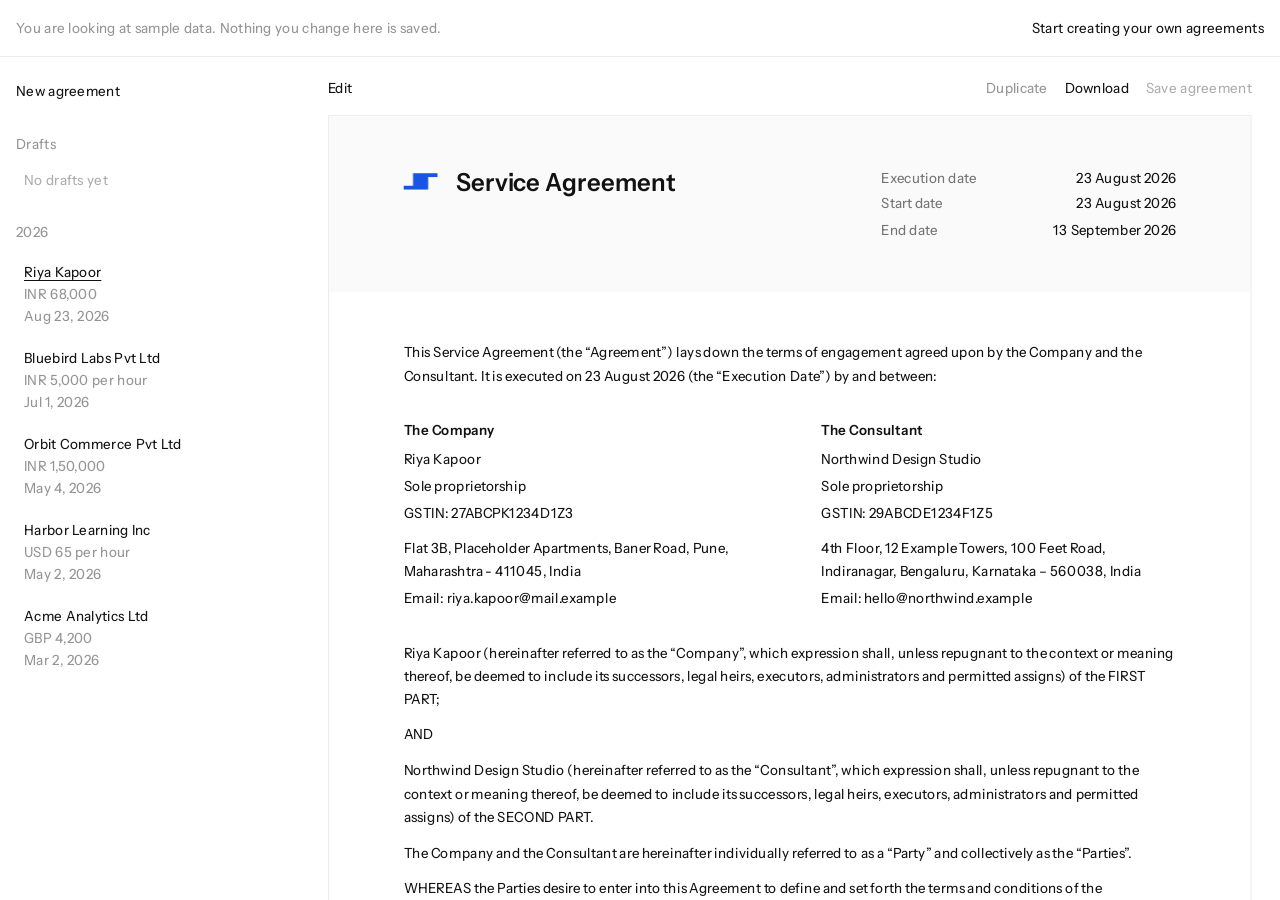
==== agreements.html @ 869b85cf "Call them agreements, and mark the home page contracts.html becomes agreements.html, with its data f" ====
<!doctype html>
<html lang="en">
<head>
<meta charset="utf-8">
<meta name="viewport" content="width=device-width, initial-scale=1">
<title>Agreements</title>
<link rel="icon" href="design/favicon.svg" type="image/svg+xml">
<link rel="stylesheet" href="design/tokens.css">
<link rel="stylesheet" href="design/base.css">
<link rel="stylesheet" href="design/components.css">
<style>
@page { size: A4; margin: 0; }
/* document-only tokens, same values as the invoice page */
:root { --rule: #ebebeb; --tint: #dae4fb; --paper: #fafafa; --ls-body: 0.2pt; --ls-label: 0.3pt; }

/* ---------- app layout: list | document | editor ---------- */
.app { display: grid; grid-template-columns: 300px minmax(0, 1fr); height: 100vh; }
.sidebar { position: relative; min-height: 0; overflow: hidden; background: #fff; }
.clist { height: 100%; overflow: auto; padding: 16px; }
.main { position: relative; overflow: hidden; display: flex; flex-direction: column; min-width: 0; }
.preview { position: relative; flex: 1; overflow: auto; padding: 16px 28px 56px; display: flex; flex-direction: column; align-items: center; gap: 12px; background: #fff; }
.pv-tools { flex: none; display: flex; align-items: center; justify-content: space-between; gap: 8px; }
.row-acts { position: absolute; right: 0; top: 10px; }
.pv-left { flex: 1; min-width: 0; display: flex; align-items: center; gap: var(--gap-actions); }
.print-msg { display: none; }
.scaleBox { position: relative; flex: none; }
.scale { transform-origin: top left; }

/* ---------- editor (replaces the list while editing) ---------- */
.side { position: relative; height: 100%; overflow: auto; padding: 16px 20px 64px; }
.sh { display: flex; align-items: center; gap: 8px; padding: 28px 0 10px; }
.sh:first-child, .sh.first { padding-top: 0; }
.sh .t { color: var(--ink-secondary); }
.ed-name { margin-top: 16px; }
.sel { position: relative; display: block; }
.sel select { appearance: none; -webkit-appearance: none; padding-right: 26px; cursor: pointer; }
.sel svg { position: absolute; right: 6px; top: 50%; transform: translateY(-50%); width: 12px; height: 12px; pointer-events: none; color: var(--ink-secondary); }
.fl + .sel svg { top: calc(50% + 9px); }   /* labelled select: centre the caret on the value line */
button.in.date { text-align: left; cursor: pointer; }
textarea.in.grow { resize: none; overflow: hidden; }
input[type=number]::-webkit-inner-spin-button, input[type=number]::-webkit-outer-spin-button { -webkit-appearance: none; margin: 0; }
input[type=number] { -moz-appearance: textfield; }
.term-foot { display: flex; align-items: center; justify-content: space-between; margin: -2px 0 10px; }
.stage { display: grid; grid-template-columns: 72px minmax(0, 1fr) auto; gap: 8px; align-items: start; margin-bottom: 6px; }
.pct { position: relative; display: block; }
.pct .in { padding-right: 20px; }
.pct span { position: absolute; right: 6px; top: 4px; pointer-events: none; }
.stage .row-tools { height: 30px; align-items: center; }
/* party summary: the whole card opens the dialog */
.card { border: 1px solid var(--line); border-radius: var(--radius); padding: 10px 12px; cursor: pointer; transition: border-color var(--t-hover); }
.card:hover { border-color: var(--line-strong); }
.card .placeholder { color: var(--ink-disabled); }
.card .sub { color: var(--ink-secondary); overflow: hidden; text-overflow: ellipsis; white-space: nowrap; }
.total-line { margin: -4px 0 10px; }
.g-money { display: grid; grid-template-columns: minmax(0, 1fr) 80px; gap: 10px; }
.g-limit { display: grid; grid-template-columns: 112px minmax(0, 1fr); gap: 8px; }
.g-limit.range { grid-template-columns: 112px minmax(0, 1fr) minmax(0, 1fr); }
.g-limit.solo { grid-template-columns: 112px; }

/* ---------- the agreement pages (units in pt, A4) ---------- */
.pages { display: flex; flex-direction: column; gap: 16px; width: 595pt; }
.page {
  position: relative; width: 595pt; height: 842pt; background: #fff; color: var(--ink); border: 1px solid var(--line); overflow: hidden;
  display: flex; flex-direction: column;
  font-family: var(--font); font-variation-settings: 'wdth' var(--wdth); font-size: 9pt; line-height: 15pt; letter-spacing: var(--ls-body); font-weight: 450;
  -webkit-print-color-adjust: exact; print-color-adjust: exact;
}
.page p { margin: 0; }
.pg-header { flex: none; background: var(--paper); padding: 32pt 48pt; display: flex; justify-content: space-between; align-items: flex-start; gap: 24pt; }
.pg-brand { display: flex; gap: 12pt; align-items: flex-start; }
.pg-logo { height: 20pt; display: flex; align-items: center; }
.pg-logo img { width: 21.9pt; height: 10pt; display: block; object-fit: contain; }
.pg-title { font-weight: 600; font-size: 16pt; line-height: 20pt; letter-spacing: 0; }
.pg-meta { width: 190pt; }
.kv { display: flex; flex-direction: column; gap: 2pt; }
.kv-row { display: flex; align-items: flex-start; }
.kv-row .k { color: var(--muted); white-space: nowrap; }
.kv-row .v { flex: 1; min-width: 0; text-align: right; padding-left: 12pt; }
.flow { flex: 1; min-height: 0; overflow: hidden; padding: 32pt 48pt 0; }
.page + .page .flow { padding-top: 48pt; }
.pg-foot { flex: none; height: 44pt; padding: 0 48pt; display: flex; justify-content: space-between; align-items: center; font-size: 8pt; line-height: 13pt; letter-spacing: var(--ls-label); color: var(--muted); }
.block-label { font-weight: 600; }
.block-data { padding-top: 4pt; display: flex; flex-direction: column; gap: 2pt; }
.block-data p { white-space: pre-line; overflow-wrap: anywhere; }
.block-data .gap { margin-top: 6pt; }
.b { padding-top: 8pt; }
.b-h { padding-top: 30pt; padding-bottom: 6pt; }
/* indents: clause text starts under the heading title; numbered paragraphs hang their number there, lettered items go one step further */
.b-h .block-label { display: grid; grid-template-columns: 24pt minmax(0, 1fr); }
.b-i, .b-sub { display: grid; padding: 3pt 0 3pt 24pt; }
.b-i { grid-template-columns: 28pt minmax(0, 1fr); }
.b-i.nn { grid-template-columns: minmax(0, 1fr); }
.b-sub { grid-template-columns: 20pt minmax(0, 1fr); padding-left: 52pt; }
.b-sub.nn { padding-left: 24pt; }
.b-sub.plain { padding-left: 0; }
.b-i .no, .b-sub .lt { color: var(--muted); }
.b-i .ti { font-weight: 600; }
.b-parties { display: flex; gap: 40pt; padding-top: 20pt; padding-bottom: 12pt; }
.b-sign { display: flex; gap: 40pt; padding-top: 30pt; }
.party, .sg { flex: 1; min-width: 0; }
/* a 150pt tall space above a signature line that runs the full column; the stamp is centred vertically, left aligned */
.sig-box { height: 150pt; border-bottom: 0.5pt solid var(--rule); display: flex; align-items: center; justify-content: flex-start; }
.sig-box img { width: 150pt; max-width: 100%; height: auto; display: block; }
.sig-cap { color: var(--muted); }
.sg .kv-row .k { width: 58pt; }
.sg .kv-row .v { text-align: left; padding-left: 0; }
.flow > .b:first-child { padding-top: 0; }
.ph { color: var(--accent); }

@media print {
  html, body { background: #fff; height: auto; overflow: visible; }
  .sidebar, .pv-tools, .pop, .toast, .banner, dialog { display: none !important; }
  /* Cmd+P with blanks left prints a note instead of the agreement */
  body.print-blocked .scaleBox { display: none !important; }
  body.print-blocked .print-msg { display: block; padding: 48pt; }
  .app { display: block; height: auto; }
  .main { display: block; overflow: visible; height: auto; }
  .preview { display: block !important; padding: 0; overflow: visible; }
  .scaleBox { width: auto !important; height: auto !important; }
  .scale { transform: none !important; }
  .pages { gap: 0; }
  .page { border: 0; height: 841pt; break-after: page; }
  .page:last-child { break-after: auto; }
}
</style>
</head>
<body>
<div class="app" id="app">
  <aside class="sidebar">
    <div class="clist" id="clist"></div>
    <div class="side" id="side" hidden></div>
  </aside>

  <main class="main">
    <div class="preview" id="preview">
      <div class="pv-tools" id="pvTools">
        <span class="pv-left"><button class="btn" id="btnEdit">Edit</button></span>
        <span class="actions">
          <button class="btn" id="btnDel">Discard changes</button>
          <button class="btn secondary" id="btnDup">Duplicate</button>
          <span class="tip" id="pdfTip"><button class="btn secondary" id="btnPdf">Download</button></span>
          <button class="btn" id="btnSave">Save agreement</button>
        </span>
      </div>
      <p class="print-msg">Fill in the missing values before downloading this agreement.</p>
      <div class="scaleBox" id="scaleBox"><div class="scale" id="scale"></div></div>
    </div>
  </main>

</div>

<script src="design/ui.js"></script>
<script src="shared/dataset.js"></script>
<script src="design/store.js"></script>
<script>dataset.loadFiles('agreements', 'parties');</script>
<script src="shared/parties.js"></script>
<script>
/* ======================= basics ======================= */
const LS_KEY = dataset.key('scs-agreements-own');   // only the user's own data is saved; the sample set lives in the seeds (shared/dataset.js)
let disk = null; // folder store, attached after first render
const DOC_TITLE = 'Service Agreement';
const { esc, field, today, addDays, fmtDate } = ui;
const $ = id => document.getElementById(id);
const uid = () => Date.now().toString(36) + Math.random().toString(36).slice(2, 7);
const clone = o => JSON.parse(JSON.stringify(o));
const norm = s => String(s || '').trim().toLowerCase();
const num = v => { const n = parseFloat(v); return isFinite(n) ? n : 0; };

function fmtNum(n, grouping = 'indian') {
  const neg = n < 0; n = Math.abs(n);
  let [int, dec] = n.toFixed(2).split('.');
  if (grouping === 'indian') { const last3 = int.slice(-3), rest = int.slice(0, -3); int = rest ? rest.replace(/\B(?=(\d{2})+(?!\d))/g, ',') + ',' + last3 : last3; }
  else int = int.replace(/\B(?=(\d{3})+(?!\d))/g, ',');
  return (neg ? '-' : '') + int + (dec !== '00' ? '.' + dec : '');
}
const money = (n, code) => { code = String(code || 'INR').toUpperCase(); return `${code} ${fmtNum(n, code === 'INR' ? 'indian' : 'western')}`; };
// Documents print dates as "23 August 2026".
const longDate = iso => iso ? new Date(iso + 'T00:00:00').toLocaleDateString('en-GB', { day: 'numeric', month: 'long', year: 'numeric' }) : '';
const oneLine = s => String(s || '').split('\n').map(l => l.trim().replace(/,$/, '')).filter(Boolean).join(', ');
const letter = j => String.fromCharCode(97 + (j % 26)).repeat(Math.floor(j / 26) + 1);
const plural = (n, unit) => `${n} ${n === 1 ? unit : unit + 's'}`;
// Straight quotes in the wording become typographic ones on the page.
const smart = s => String(s).replace(/(^|[\s(\[])"/g, '$1“').replace(/"/g, '”').replace(/(^|[\s(\[])'/g, '$1‘').replace(/'/g, '’');

/* ======================= parties ======================= */
const ENTITIES = {
  individual:  { label: 'Individual' },
  proprietor:  { label: 'Sole proprietorship' },
  partnership: { label: 'Partnership firm' },
  llp:         { label: 'Limited liability partnership' },
  company:     { label: 'Company registered in India' },
  foreign:     { label: 'Company outside India' },
};
const entityLine = p => p.entity === 'foreign' ? `Company incorporated in ${p.country || 'another country'}` : (ENTITIES[p.entity] || ENTITIES.individual).label;
// The 6th character of a GSTIN is the PAN's holder type: P person, C company, F firm or LLP.
function guessEntity(p, name) {
  if (p.country && norm(p.country) !== 'india') return 'foreign';
  const t = String(p.gstin || '').trim().toUpperCase()[5];
  if (t === 'P') return 'proprietor';
  if (t === 'C') return 'company';
  if (t === 'F') return /\bllp\b/i.test(name) ? 'llp' : 'partnership';
  if (/\bllp\b/i.test(name)) return 'llp';
  if (/\b(pvt|private|limited|ltd)\b/i.test(name)) return 'company';
  return 'individual';
}
// Saved parties are shared with the invoice tool (shared/parties.js): companies are its clients, consultant profiles its
// issuers. Issuers keep their name in `company`, clients in `name`. Agreements keep their own copy (a snapshot), so editing
// a saved party later leaves old agreements alone.
const DEFAULT_SEAL = 'assets/stamp.svg';   // used until a consultant profile uploads its own
const pname = p => p.name ?? p.company ?? '';
const nameKey = role => role === 'consultant' ? 'company' : 'name';
const blankProfile = role => role === 'consultant'
  ? { id: uid(), label: '', company: '', entity: 'proprietor', gstin: '', address: '', country: 'India', state: '', email: '', signatory: '', designation: 'Proprietor' }
  : { id: uid(), name: '', entity: 'individual', gstin: '', address: '', country: 'India', state: '', email: '', signatory: '', designation: '', currency: 'INR' };
const snapshot = p => {
  const name = pname(p), entity = p.entity || guessEntity(p, name);
  const out = { profileId: p.id, name, entity, gstin: p.gstin || '', address: oneLine(p.address), country: p.country || 'India', email: p.email || '',
    signatory: p.signatory || ((entity === 'individual' || entity === 'proprietor') && !p.company ? name : ''),
    designation: p.designation || (entity === 'proprietor' ? 'Proprietor' : '') };
  if (p.seal !== undefined) out.seal = p.seal;   // the consultant's signature and seal travels with the agreement
  return out;
};
const emptyParty = () => ({ profileId: null, name: '', entity: 'individual', gstin: '', address: '', country: 'India', email: '', signatory: '', designation: '', signDate: '' });

// Old saves kept their own parties ({ company, consultant }); fold them into the shared lists once.
function mergeOldParties(old) {
  if (!old) return;
  parties.merge('clients', (old.company || []).map(({ label, ...p }) => p));
  parties.merge('issuers', (old.consultant || []).map(({ name, ...p }) => ({ ...p, company: name })));
}
// state.parties.company / .consultant read and write the shared lists; they are not saved with the agreements.
function sharedParties(s) {
  const d = Object.getOwnPropertyDescriptor(s, 'parties');
  if (d && d.enumerable) { mergeOldParties(s.parties); delete s.parties; }
  const view = { get company() { return parties.data.clients; }, set company(v) { parties.data.clients = v; }, get consultant() { return parties.data.issuers; }, set consultant(v) { parties.data.issuers = v; } };
  Object.defineProperty(s, 'parties', { get: () => view, enumerable: false, configurable: true });
}

/* ======================= fees ======================= */
const MODELS = { fixed: 'Fixed', hourly: 'Hourly', weekly: 'Weekly' };
const GST = { inclusive: ['Included', '(inclusive of GST)'], plus: ['Plus GST', 'plus applicable GST'], none: ['None', ''] };
const LIMITS = { fixed: 'Exactly', max: 'Up to', min: 'At least', range: 'Between', ongoing: 'Ongoing' };
const WEEK_LIMITS = { fixed: 'Exactly', ongoing: 'Ongoing' };
const CYCLES = { weekly: ['Weekly', 'at the end of each week'], biweekly: ['Every 2 weeks', 'at the end of every two weeks'], monthly: ['Monthly', 'at the end of each calendar month'] };
const blankFee = () => ({ model: 'fixed', currency: 'INR', gst: 'inclusive', amount: '', hours: '', rate: '', hoursLimit: 'fixed', hoursMax: '', weeks: '', weeksLimit: 'fixed', cycle: 'monthly' });
const gstNote = c => GST[c.fee.gst]?.[1] || '';
const stageSum = c => Math.round((c.stages || []).reduce((s, x) => s + num(x.pct), 0) * 100) / 100;
function stageTexts(c) {
  const amt = num(c.fee.amount);
  return (c.stages || []).map(s => {
    const p = num(s.pct), when = String(s.when || '').trim().replace(/[.;]$/, '');
    return `${p}% of the Fees${amt ? ` (${money(Math.round(amt * p) / 100, c.fee.currency)})` : ''}${when ? ' ' + when : ''}.`;
  });
}
function endDate(c) {
  const n = Math.round(num(c.tenure?.n)); if (!c.startDate || !n) return '';
  if (c.tenure.unit === 'months') { const d = new Date(c.startDate + 'T00:00:00'); d.setMonth(d.getMonth() + n); return ui.isoLocal(d); }
  return addDays(c.startDate, c.tenure.unit === 'days' ? n : n * 7);
}
// Weekly fees run for the typed number of weeks, or for the tenure when that is given in weeks.
function tenureWeeks(c) { const n = num(c.tenure?.n); if (!n) return 0; if (c.tenure.unit === 'weeks') return n; if (c.tenure.unit === 'days' && n % 7 === 0) return n / 7; return 0; }
const weeksOf = c => num(c.fee.weeks) || tenureWeeks(c);
function totals(c) {
  const f = c.fee;
  if (f.model === 'fixed') return { total: num(f.amount), totalMax: 0 };
  if (f.model === 'weekly') return { total: f.weeksLimit === 'ongoing' ? 0 : num(f.rate) * weeksOf(c), totalMax: 0 };
  if (f.hoursLimit === 'ongoing') return { total: 0, totalMax: 0 };
  return { total: num(f.rate) * num(f.hours), totalMax: f.hoursLimit === 'range' ? num(f.rate) * num(f.hoursMax) : 0 };
}

/* ======================= values the wording uses ======================= */
// {key} in the wording prints the value; a blank value prints as [Label] in the accent colour.
// derived values are left out of the "still blank" list because their inputs are already in it.
const TOKENS = {
  company: ['Company name', c => c.company.name],
  consultant: ['Consultant name', c => c.consultant.name],
  companyAddress: ['Company address', c => oneLine(c.company.address)],
  companyEmail: ['Company email', c => c.company.email],
  consultantAddress: ['Consultant address', c => oneLine(c.consultant.address)],
  consultantEmail: ['Consultant email', c => c.consultant.email],
  executionDate: ['Execution date', c => longDate(c.executionDate)],
  startDate: ['Start date', c => longDate(c.startDate)],
  endDate: ['End date', c => longDate(endDate(c)), true],
  tenure: ['Tenure', c => num(c.tenure?.n) ? plural(num(c.tenure.n), String(c.tenure.unit || 'weeks').replace(/s$/, '')) : ''],
  scope: ['Scope', c => c.scope],
  fee: ['Fee', c => num(c.fee.amount) ? [money(num(c.fee.amount), c.fee.currency), gstNote(c)].filter(Boolean).join(' ') : ''],
  hours: ['Hours', c => num(c.fee.hours) ? plural(num(c.fee.hours), 'hour') : ''],
  hoursMax: ['Maximum hours', c => num(c.fee.hoursMax) ? plural(num(c.fee.hoursMax), 'hour') : ''],
  rate: ['Rate', c => num(c.fee.rate) ? money(num(c.fee.rate), c.fee.currency) : ''],
  weeks: ['Weeks', c => weeksOf(c) ? plural(weeksOf(c), 'week') : ''],
  total: ['Total', c => totals(c).total ? money(totals(c).total, c.fee.currency) : '', true],
  totalMax: ['Maximum total', c => totals(c).totalMax ? money(totals(c).totalMax, c.fee.currency) : '', true],
  cycle: ['Invoicing cycle', c => CYCLES[c.fee.cycle]?.[1] || ''],
  stages: ['Payment stages', c => stageTexts(c).join(' ')],
};

/* ======================= the template ======================= */
// Wording markup: a blank line starts a new paragraph (numbered when a clause has more than one),
// "- " starts a lettered sub-item, "# " gives a paragraph a heading. {parties} and {signatures} on their own are blocks.
// {clause:id} prints "Clause n". A clause's text can be a function of the agreement.
const TAX = `Tax will be deducted as per the applicable laws.

The Company shall reimburse the Consultant for all out-of-pocket expenses incurred by the Consultant in connection with the Services, provided the Consultant issues proper receipts for such expenditure.`;
const INTEREST = `Any undisputed amount not paid by the due date shall accrue interest at the rate of 1.5% per month, from the due date until the date of payment.`;
function feesText(c) {
  const f = c.fee;
  if (f.model !== 'hourly' && f.model !== 'weekly') return `Subject to any specific terms agreed in writing between the Parties, the Company shall pay the Consultant a total fee of {fee}${num(f.hours) ? ' for {hours} of work' : ''} (the "Fees") for the provision of the Services.

The Fees will be paid in the following stages:
- {stages}

${TAX}

The Consultant shall submit invoices on a milestone basis for the Services rendered, along with reasonable supporting details.

${INTEREST}`;
  const hourly = f.model === 'hourly', gst = gstNote(c) ? ' ' + gstNote(c) : '';
  const extent = !hourly
    ? (f.weeksLimit === 'ongoing' ? 'The Fees shall be charged on an ongoing basis for each week in which the Services are rendered.' : 'The engagement covers {weeks}, for a total of {total}.')
    : {
      fixed: 'The engagement covers {hours} of work, for a total of {total}.',
      max: 'The Consultant shall work up to {hours}, and the Fees shall not exceed {total} without the prior written approval of the Company.',
      min: 'The Company commits to a minimum of {hours} of work, and the Fees shall be at least {total}.',
      range: 'The engagement covers between {hours} and {hoursMax} of work, for a total of between {total} and {totalMax}.',
      ongoing: 'The Fees shall be charged on an ongoing basis for the hours actually worked.',
    }[f.hoursLimit] || '';
  return `Subject to any specific terms agreed in writing between the Parties, the Company shall pay the Consultant fees (the "Fees") at the rate of {rate} per ${hourly ? 'hour' : 'week'}${gst} for the provision of the Services. ${extent}

The Consultant shall invoice the Company {cycle} in arrears for the ${hourly ? 'hours worked' : 'Services rendered'} in that period, along with reasonable supporting details${hourly ? ' of the hours worked' : ''}.

${TAX}

${INTEREST}`;
}
const TEMPLATE = [
{ id: 'intro', fixed: true, text:
`This Service Agreement (the "Agreement") lays down the terms of engagement agreed upon by the Company and the Consultant. It is executed on {executionDate} (the "Execution Date") by and between:

{parties}

{company} (hereinafter referred to as the "Company", which expression shall, unless repugnant to the context or meaning thereof, be deemed to include its successors, legal heirs, executors, administrators and permitted assigns) of the FIRST PART;

AND

{consultant} (hereinafter referred to as the "Consultant", which expression shall, unless repugnant to the context or meaning thereof, be deemed to include its successors, legal heirs, executors, administrators and permitted assigns) of the SECOND PART.

The Company and the Consultant are hereinafter individually referred to as a "Party" and collectively as the "Parties".

WHEREAS the Parties desire to enter into this Agreement to define and set forth the terms and conditions of the engagement of the Consultant by the Company;

NOW, THEREFORE, IN CONSIDERATION OF THE MUTUAL PROMISES AND COVENANTS HEREIN CONTAINED, THE PARTIES HERETO AGREE AS FOLLOWS:` },

{ id: 'engagement', title: 'Terms and conditions of engagement', text:
`The Consultant has been engaged from {startDate}, which shall also be deemed to be the date of acceptance of these terms, to provide the Company with the services described in {clause:scope} (the "Services"), together with such other services as may be reasonably requested in connection with this Agreement.

The Consultant agrees to perform the Services in a timely manner and to exercise all reasonable skill and care in the performance of the Services.

The Consultant shall provide the Company promptly with any information, data or documents which may be reasonably required in connection with the Services under this Agreement.

Unless otherwise agreed by the Parties in writing, the Company shall at its own expense supply the Consultant with all necessary documents, materials, data and other information relating to the Services (the "Company Materials") within sufficient time to enable the Consultant to provide the Services in accordance with this Agreement.

The Company shall provide reasonable co-operation to the Consultant in relation to the performance of the Services under this Agreement.` },

{ id: 'tenure', title: 'Tenure', text:
`The initial tenure of this Agreement will be {tenure}, from {startDate} until {endDate} (the "Initial Term").` },

{ id: 'scope', title: 'Scope', text: `{scope}` },

{ id: 'fees', title: 'Fees and expenses', text: feesText },

{ id: 'duties', title: 'Duties and obligations', text:
`The Consultant shall diligently provide the Services and shall execute all assignments and projects in a timely manner with the highest professional standards and ethical business practices.

The Consultant shall obtain and maintain such licences, permissions and memberships as are required for it to perform the Services under this Agreement.` },

{ id: 'warranties', title: 'Representations and warranties', text:
`Each Party hereby warrants and represents that:
- it has the requisite power, legal capacity and authority to enter into this Agreement and to perform its obligations hereunder;
- nothing contained in any agreement or applicable law prohibits it from entering into and performing its obligations under this Agreement, or would conflict with the terms of this Agreement; and
- this Agreement constitutes a legal, valid and binding obligation of it, enforceable against it in accordance with the terms of this Agreement.` },

{ id: 'confidentiality', title: 'Confidentiality', text:
`All information relating to the Company or given by the Company to the Consultant pursuant to this Agreement, either in tangible or intangible form, shall be deemed to be confidential (the "Confidential Information") for the purpose of this Agreement.

The Consultant shall not use the Company's Confidential Information for any purpose other than as required to perform its obligations under this Agreement, and shall ensure that its representatives do not disclose to any person any Confidential Information of the Company at any time, or make or authorise any public or private announcement or communication concerning this Agreement.

The Consultant shall also ensure that its representatives are provided access to the Company's Confidential Information only on a need-to-know basis and solely for the performance of this Agreement, and that such representatives are bound by the same obligations. If the Consultant is required to disclose any of the Company's Confidential Information to a statutory authority, the Consultant shall, promptly upon receiving the disclosure request and to the extent legally permissible, notify the Company of such disclosure requirement and assist in resisting such disclosure.

The Consultant agrees that the Confidential Information which has been or will be disclosed by or on behalf of the Company will be received by the Consultant in confidence and will be used only for performance under and in accordance with this Agreement.

The Consultant acknowledges and agrees that all Confidential Information constitutes valuable, special and unique assets of the business of the Company. Accordingly, the Consultant agrees that, in the event of any breach of {clause:confidentiality}, in addition to any other remedies at law or in equity, the Company shall be entitled to equitable relief, including injunctive relief and specific performance.

The disclosure and supply of the Confidential Information shall not, in any case or for any reason whatsoever, cause a transfer of ownership of such information or an assignment of Intellectual Property Rights in connection with the same.` },

{ id: 'ip', title: 'Intellectual property rights', text:
`All Intellectual Property Rights comprised in any and all materials (including software, source code, documentation, data, concepts and ideas) or any part thereof created or developed (whether jointly or independently by either Party) during the term of this Agreement (collectively, the "Work Product") shall, unless otherwise expressly agreed between the Parties, be deemed to be irrevocably assigned to and shall vest in the Company upon creation without further charge. If required by the Company, the Consultant shall do all things and sign all documents necessary to vest in the Company all such Intellectual Property Rights assigned or otherwise transferred or granted to the Company under this Agreement.

Notwithstanding the above, the Consultant shall retain ownership of all pre-existing intellectual property, tools, frameworks, methodologies and know-how used in performing the Services.

Notwithstanding the foregoing, the Consultant shall have the right to display and reproduce the Work Product in its portfolio, website and marketing materials for promotional purposes, provided that such use does not disclose any Confidential Information of the Company and is subject to the Company's prior written approval, which shall not be unreasonably withheld.` },

{ id: 'liability', title: 'Limitation of liability', text:
`The total liability of either Party under this Agreement shall not exceed the total Fees paid to the Consultant under this Agreement.` },

{ id: 'termination', title: 'Termination', text:
`The Company may terminate this Agreement immediately upon written notice to the Consultant if:
- the Consultant is unable to perform the Services or has materially or repeatedly breached any of the terms of this Agreement;
- the Consultant fails to meet the required qualifications, or commits any act that demonstrates a disregard for the reputation or legitimate business interests of the Company, as determined by the Company acting reasonably;
- the Consultant performs the Services, or any part of them, in a manner which is materially unsatisfactory based on reasonable and documented grounds. Where the Company reasonably considers the default in performance to be remediable, it will give the Consultant 30 (thirty) days to remedy the problem to its satisfaction; or
- any licence, registration or professional membership the Consultant requires to perform the Services is cancelled, forfeited, terminated or is no longer valid for whatever reason, including any disciplinary action taken by the concerned authority.

Termination shall be without prejudice to any rights which may have accrued to either Party prior to termination.` },

{ id: 'post', title: 'Post-termination obligations', text:
`Upon termination or expiry of this Agreement, for any reason:
- the Consultant shall immediately cease using and accessing all Company code, software, repositories, systems, credentials, documentation, data, materials and other Confidential Information, except to the extent expressly authorised by the Company in writing;
- the Consultant shall promptly return or, at the Company's direction, permanently delete and destroy all copies of Company code, software, documentation, data and other materials in its possession, custody or control, including any copies stored on personal or Company-issued computers, laptops, mobile devices, external drives, cloud storage, local repositories, backups or other media;
- the Consultant shall not retain, reproduce, copy, modify, distribute, use or otherwise access any Company code or materials after termination, except where required by applicable law or expressly authorised by the Company in writing;
- upon request, the Consultant shall provide written confirmation that the foregoing return and deletion obligations have been completed; and
- the obligations relating to confidentiality, intellectual property, protection of Company materials and any other provisions which by their nature are intended to survive termination shall continue to remain in effect after termination of this Agreement.` },

{ id: 'notices', title: 'Notices', text:
`All notices under this Agreement shall be written in English and shall be sent by hand, by courier or by email to the applicable Party at the contact details indicated below, or to such other address or email address as a Party shall designate by similarly giving notice to the other Party:
- if to the Company, at {companyAddress}, email: {companyEmail}; and
- if to the Consultant, at {consultantAddress}, email: {consultantEmail}.` },

{ id: 'misc', title: 'Miscellaneous', text:
`# Severability
If any term, condition, provision, covenant or clause of this Agreement is held by a court of competent jurisdiction to be invalid, void or unenforceable, the remainder of the terms, provisions, covenants and restrictions of this Agreement shall remain in full force and effect and shall in no way be affected, impaired or invalidated.

# Further acts and assurances
Each Party shall co-operate with the other and execute and deliver to the other such instruments and documents and perform (or procure the performance of) such other actions as may be required under applicable law or as may be necessary or reasonably requested from time to time in order to carry out, give effect to and confirm the rights and intended purpose of this Agreement, provided that no such document or agreement shall be inconsistent with the spirit and intent of this Agreement.

# Nature of the relationship
The Consultant is engaged as an independent contractor and shall not be entitled to any employee benefits from the Company. The arrangements between the Parties under this Agreement have been entered into on a principal-to-principal basis and do not create any employer-employee relationship between the Parties. Nothing contained in this Agreement shall be deemed to create any partnership or joint venture between the Parties, a merger of their assets or their fiscal or other liabilities or undertakings, or any employment or relationship of principal and agent between the Company and/or its representatives, employees and agents and the Consultant. Neither Party shall have any right, power or authority to enter into any agreement for or on behalf of, or incur any obligation or liability of, or otherwise bind, the other Party.

# Dispute resolution
In the event of any dispute under this Agreement, the same shall be amicably settled between the Parties. If any dispute is not settled amicably, the same shall be referred to a sole arbitrator appointed by both Parties. The award given by the arbitrator shall be final and binding on both Parties. The language of the arbitral proceedings shall be English. The arbitration shall be governed by the Arbitration and Conciliation Act, 1996, and the place of arbitration shall be Bengaluru.

# Governing law
This Agreement shall be governed by and construed in accordance with the laws of India and shall be subject to the exclusive jurisdiction of the competent courts at Bengaluru.

# Force majeure
Neither Party shall be liable for any failure or delay in the performance of its obligations under this Agreement if such failure or delay is due to events beyond its reasonable control, including but not limited to acts of God, natural disasters, government actions, war, strikes or system failures.

# Entire agreement
The Parties confirm and acknowledge that this Agreement constitutes the entire agreement between them, and all earlier agreements, arrangements, letters, correspondence and understandings, whether written or verbal, with respect to the subject matter herein stand superseded by this Agreement. No amendment, modification or addition to this Agreement shall be binding on either Party unless set forth in writing and executed by the Parties through their duly authorised representatives.` },

{ id: 'closing', fixed: true, text:
`IN WITNESS WHEREOF the Parties hereto have executed this Agreement on the day and year first above written.

{signatures}` },
];
const sectionText = (s, c) => typeof s.text === 'function' ? s.text(c) : s.text;
const DEFAULT_STAGES = [
  { pct: 30, when: 'before the project is initiated' },
  { pct: 20, when: 'when the project reaches the middle of the engagement or an equivalent milestone' },
  { pct: 50, when: 'right before the project concludes and the relevant body of work is handed over to the Company' },
];
// Mock agreements, one for each client the mock invoices bill (seed-1 is the original one).
function seedContracts() {
  const pick = (role, id) => { const p = parties.SEED[role === 'company' ? 'clients' : 'issuers'].find(x => x.id === id); return p ? snapshot(p) : emptyParty(); };
  const make = (id, clientId, issuerId, executionDate, signDate, tenure, scope, fee, stages = DEFAULT_STAGES) => {
    const company = pick('company', clientId), consultant = pick('consultant', issuerId);
    company.signDate = ''; consultant.signDate = signDate;
    return { id, executionDate, company, consultant, startDate: executionDate, tenure, scope, fee: { ...blankFee(), ...fee }, stages: clone(stages), createdAt: Date.now(), updatedAt: Date.now() };
  };
  return [
    make('seed-1', 'cl-riya', 'iss-ka', '2026-08-23', '2026-08-22', { n: 3, unit: 'weeks' },
      'Design consultation for a portfolio web app, including the user experience and design changes to the existing design system.', { amount: 68000, hours: 10 }),
    make('seed-2', 'cl-acme', 'iss-mh', '2026-03-02', '2026-02-27', { n: 4, unit: 'weeks' },
      'Product design and creative support for the analytics dashboard, covering research, interface design and design reviews.', { currency: 'GBP', gst: 'none', amount: 4200 }),
    make('seed-3', 'cl-orbit', 'iss-mh', '2026-05-04', '2026-05-01', { n: 3, unit: 'months' },
      'Product design and design support for the storefront, including a design system for the web and mobile apps.', { gst: 'plus', amount: 150000 },
      [{ pct: 30, when: 'before the project is initiated' }, { pct: 50, when: 'when the design system is handed over' }, { pct: 20, when: 'right before the project concludes' }]),
    make('seed-4', 'cl-harbor', 'iss-mh', '2026-05-02', '2026-05-01', { n: 1, unit: 'months' },
      'Product design and creative support for the learning platform, billed by the hour.', { model: 'hourly', currency: 'USD', gst: 'none', rate: 65, hours: 20, hoursLimit: 'max', cycle: 'monthly' }),
    make('seed-5', 'cl-bluebird', 'iss-ka', '2026-07-01', '2026-06-30', { n: 2, unit: 'months' },
      'Product design for the Atlas web app, including flows, interface design and developer handoff.', { model: 'hourly', gst: 'plus', rate: 5000, hours: 80, hoursLimit: 'fixed', cycle: 'monthly' }),
  ];
}
// A fresh agreement: your own consultant profile if there is one, today's dates, nothing else filled in.
function blankContract() {
  const home = state.parties.consultant[0];
  const consultant = home ? snapshot(home) : emptyParty(); consultant.signDate = today();
  return { id: uid(), executionDate: today(), company: emptyParty(), consultant, startDate: today(), tenure: { n: 4, unit: 'weeks' },
    scope: '', fee: blankFee(), stages: clone(DEFAULT_STAGES), createdAt: Date.now(), updatedAt: Date.now() };
}
// One-time cleanup, shared with invoices.html: remove everything saved under earlier storage keys, mock data included.
// Your own data now lives under the -own keys (see shared/dataset.js); the sample data is never saved at all.
try { if (!localStorage.getItem('scs-cleanup-2')) { ['scs-invoices-v1', 'scs-invoices-v2', 'scs-contracts-v1', 'scs-invoices-demo', 'scs-contracts-demo', 'scs-parties', 'scs-open-sections'].forEach(k => localStorage.removeItem(k)); localStorage.setItem('scs-cleanup-2', '1'); } } catch (e) {}
function load() {
  // the sample data set: seeds every time, never read from or written to storage
  if (dataset.mock) { const seeds = seedContracts(); state = { contracts: seeds, drafts: [], edits: {}, currentId: seeds[0].id }; sharedParties(state); return; }
  // the data folder's own file (data/agreements.js) is the source; the browser buffer wins only if it is newer
  const file = window.__scs?.agreements || null, buf = dataset.buffer.read(LS_KEY);
  const src = buf && (!file || (buf.savedAt || 0) > (file.savedAt || 0)) ? buf : file;
  if (src) { state = clone(src); migrate(state); return; }
  state = { contracts: [], drafts: [], edits: {}, currentId: null }; sharedParties(state);   // your own set starts empty
}
// First version (2026-09-14) had editable clauses, extra terms and read parties from the invoice tool.
function migrate(s) {
  delete s.remembered;
  sharedParties(s);
  for (const c of [...s.contracts, ...s.drafts, ...Object.values(s.edits || {})]) {
    for (const k of ['sections', 'interest', 'curePeriod', 'seat', 'title']) delete c[k];
    for (const p of [c.company, c.consultant]) delete p.signature;
    c.company.signDate = ''; // the company's date is left blank to be filled in by hand
    c.fee = { ...blankFee(), ...c.fee };
  }
}
function save() {
  if (dataset.mock) return;   // nothing in the sample data set is saved
  // drop working copies that match the saved version; the open one stays because the sidebar inputs write into it
  for (const [id, e] of Object.entries(state.edits)) { if (id === state.currentId) continue; const sv = savedById(id); if (!sv || JSON.stringify(sv) === JSON.stringify(e)) delete state.edits[id]; }
  state.savedAt = Date.now();
  // the data folder is the home for this; the browser only buffers it until the folder copy is written
  dataset.buffer.through(LS_KEY, state, disk ? disk.save() : false);
  parties.save();   // writes only if a company or consultant profile changed
}
const draftOf = id => state.drafts.find(d => d.id === id) || null;
const savedById = id => state.contracts.find(i => i.id === id) || null;
const savedOf = () => savedById(state.currentId);
const working = () => { const d = draftOf(state.currentId); if (d) return d; const sv = savedOf(); if (!sv) return null; if (!state.edits[sv.id]) state.edits[sv.id] = clone(sv); return state.edits[sv.id]; };
const isDirtyId = id => draftOf(id) ? true : !!(state.edits[id] && savedById(id) && JSON.stringify(state.edits[id]) !== JSON.stringify(savedById(id)));
const isDirty = () => isDirtyId(state.currentId);

/* ======================= wording to blocks ======================= */
function parseWording(text) {
  const paras = [];
  for (const group of String(text || '').replace(/\r/g, '').split(/\n\s*\n/)) {
    const p = { title: '', text: [], subs: [], tail: [] };
    for (const raw of group.split('\n')) {
      const t = raw.trim(); if (!t) continue;
      if (t.startsWith('# ')) p.title = t.slice(2).trim();
      else if (t.startsWith('- ')) p.subs.push(t.slice(2).trim());
      else (p.subs.length ? p.tail : p.text).push(t);
    }
    if (p.title || p.text.length || p.subs.length || p.tail.length) paras.push({ title: p.title, text: p.text.join(' '), subs: p.subs, tail: p.tail.join(' ') });
  }
  return paras;
}
const CLAUSE_NO = (() => { const nums = {}; let n = 0; for (const s of TEMPLATE) if (!s.fixed) nums[s.id] = ++n; return nums; })();
const ph = label => `<span class="ph">[${esc(label)}]</span>`;
function inline(str, c) {
  return smart(str).split(/(\{[A-Za-z]+(?::[\w-]+)?\})/).map(part => {
    const m = part.match(/^\{([A-Za-z]+)(?::([\w-]+))?\}$/);
    if (!m) return esc(part);
    if (m[1] === 'clause') return `Clause ${CLAUSE_NO[m[2]]}`;
    const t = TOKENS[m[1]]; if (!t) return esc(part);
    const v = String(t[1](c) ?? '').trim();
    return v ? esc(smart(v)) : ph(t[0]);
  }).join('');
}
// Labels of the values the wording uses that are still blank.
// What has to be filled before the agreement can be downloaded: every value the wording prints,
// both signatories, and payment stages that add up to 100%.
function blockers(c) {
  const out = missing(c);
  if (!String(c.consultant.signatory || '').trim()) out.push('Consultant signatory');
  if (c.fee.model === 'fixed' && c.stages.length && stageSum(c) !== 100) out.push('Payment stages that add up to 100%');
  return out;
}
function missing(c) {
  const out = new Set();
  for (const s of TEMPLATE) for (const m of sectionText(s, c).matchAll(/\{([A-Za-z]+)\}/g)) { const t = TOKENS[m[1]]; if (t && !t[2] && !String(t[1](c) ?? '').trim()) out.add(t[0]); }
  return [...out];
}
function partyHtml(label, p) {
  return `<div class="party"><div class="block-label">${label}</div><div class="block-data">
    <p class="name">${p.name ? esc(p.name) : ph('Name')}</p><p>${esc(entityLine(p))}</p>${p.gstin ? `<p>GSTIN: ${esc(p.gstin)}</p>` : ''}
    <p class="gap">${p.address ? esc(p.address) : ph('Address')}</p>${p.email ? `<p>Email: ${esc(p.email)}</p>` : ''}</div></div>`;
}
// The company signs by hand, so its name, designation and date print blank; the consultant's come from the profile.
function signHtml(label, p, image, byHand = false) {
  const rows = byHand ? [['Name', ''], ['Designation', ''], ['Date', '']] : [['Name', p.signatory], ['Designation', p.designation], ['Date', longDate(p.signDate)]];
  return `<div class="sg"><div class="block-label">For the ${label}</div><div class="block-data">
    <p>For and on behalf of ${p.name ? esc(p.name) : ph('Name')}</p>
    <div class="sig-box">${image && ui.imgOf(p, 'seal', DEFAULT_SEAL) ? `<img src="${esc(ui.imgOf(p, 'seal', DEFAULT_SEAL))}" alt="">` : ''}</div>
    <p class="sig-cap">Authorised signatory</p>
    <div class="kv">${rows.map(([k, v]) => `<div class="kv-row"><span class="k">${k}</span><span class="v">${esc(v || '')}</span></div>`).join('')}</div></div></div>`;
}
// Flatten the agreement into blocks the paginator can place. kwn = keep with the next block.
function buildBlocks(c) {
  const B = [];
  for (const s of TEMPLATE) {
    const paras = parseWording(sectionText(s, c)), fixed = !!s.fixed, no = CLAUSE_NO[s.id];
    const numbered = !fixed && paras.length > 1, nn = numbered ? '' : ' nn', gutter = numbered ? '<span class="no"></span>' : '';
    if (!fixed) B.push({ cls: 'b-h', anchor: s.id, kwn: true, html: `<div class="block-label"><span>${no}</span><span>${esc(s.title)}</span></div>` });
    paras.forEach((p, i) => {
      const alone = !p.title && !p.subs.length && !p.tail;
      if (alone && p.text === '{parties}') { B.push({ cls: 'b-parties', anchor: s.id, html: partyHtml('The Company', c.company) + partyHtml('The Consultant', c.consultant) }); return; }
      if (alone && p.text === '{signatures}') { if (B.length) B[B.length - 1].kwn = true; B.push({ cls: 'b-sign', anchor: s.id, html: signHtml('Company', c.company, false, true) + signHtml('Consultant', c.consultant, true) }); return; }
      const itemCls = fixed ? 'b-p' : 'b-i' + nn;
      const body = (p.title ? `<p class="ti">${inline(p.title, c)}</p>` : '') + (p.text ? `<p>${inline(p.text, c)}</p>` : '');
      const subs = p.subs.flatMap(x => x === '{stages}' ? (stageTexts(c).length ? stageTexts(c).map(t => esc(smart(t))) : [ph('Payment stages')]) : [inline(x, c)]);
      if (body) B.push({ cls: itemCls, anchor: s.id, kwn: subs.length > 0, html: fixed ? body : (numbered ? `<span class="no">${no}.${i + 1}</span>` : '') + `<div>${body}</div>` });
      subs.forEach((h, j) => B.push({ cls: 'b-sub' + (fixed ? ' plain' : nn), anchor: s.id, html: `<span class="lt">(${letter(j)})</span><div>${h}</div>` }));
      if (p.tail) B.push({ cls: itemCls, anchor: s.id, html: fixed ? `<p>${inline(p.tail, c)}</p>` : gutter + `<div><p>${inline(p.tail, c)}</p></div>` });
    });
  }
  return B;
}
function headerHtml(c) {
  const row = (k, iso) => `<div class="kv-row"><span class="k">${k}</span><span class="v">${iso ? esc(longDate(iso)) : ph('Date')}</span></div>`;
  return `<div class="pg-header"><div class="pg-brand"><div class="pg-logo"><img src="assets/logo.png" alt=""></div><div class="pg-title">${DOC_TITLE}</div></div>
    <div class="pg-meta"><div class="kv">${row('Execution date', c.executionDate)}${row('Start date', c.startDate)}${row('End date', endDate(c))}</div></div></div>`;
}

/* ======================= pages ======================= */
// Blocks are placed one by one; a block that overflows moves to a new page along with any kwn blocks right before it.
// Screen and print use the same pages, so the preview is what prints.
function renderPage() {
  const c = working(); if (!c) return;
  const holder = el('div', { class: 'pages' });
  $('scale').replaceChildren(holder);
  const pages = [];
  const newPage = () => {
    const pg = el('div', { class: 'page' });
    if (!pages.length) pg.insertAdjacentHTML('beforeend', headerHtml(c));
    const flow = el('div', { class: 'flow' });
    pg.append(flow, el('div', { class: 'pg-foot' })); holder.append(pg); pages.push(pg);
    return flow;
  };
  let flow = newPage();
  for (const b of buildBlocks(c)) {
    const node = el('div', { class: 'b ' + b.cls, 'data-anchor': b.anchor, 'data-kwn': b.kwn ? '1' : null, html: b.html });
    flow.append(node);
    if (flow.scrollHeight > flow.clientHeight + 1 && flow.children.length > 1) {
      const carry = [node]; node.remove();
      while (flow.children.length > 1 && flow.lastElementChild.dataset.kwn) carry.unshift(flow.lastElementChild), flow.lastElementChild.remove();
      flow = newPage(); flow.append(...carry);
    }
  }
  pages.forEach((pg, i) => { pg.lastElementChild.innerHTML = `<span>${DOC_TITLE}</span><span>Page ${i + 1} of ${pages.length}</span>`; });
  fitPreview();
}
function fitPreview() {
  const pv = $('preview'), box = $('scaleBox'), sc = $('scale'), holder = sc.firstElementChild; if (!holder) return;
  const pw = 595 * 96 / 72, s = Math.min(14 / 12, (pv.clientWidth - 56) / pw); // 9pt body shows at 14px when there is room
  sc.style.transform = `scale(${s})`; sc.style.width = pw + 'px';
  box.style.width = pw * s + 'px'; box.style.height = holder.offsetHeight * s + 'px'; $('pvTools').style.width = pw * s + 'px';
}
window.addEventListener('resize', fitPreview);
let renderQueued = false;
// One render after the current event, however many fields it touched.
function scheduleRender() { if (renderQueued) return; renderQueued = true; queueMicrotask(() => { renderQueued = false; renderPage(); }); }

// Scroll the preview to where a field shows up: the parties or signature blocks, or the first clause using one of the tokens.
function reveal(target) {
  const c = working(), pv = $('preview'); if (!c) return;
  if (target === 'top') { pv.scrollTo({ top: 0, behavior: 'smooth' }); return; }
  const toks = [target].flat(); let node = null;
  if (toks.includes('parties')) node = pv.querySelector('.b-parties');
  if (!node && toks.includes('signatures')) node = pv.querySelector('.b-sign');
  if (!node) { const sec = TEMPLATE.find(s => toks.some(t => sectionText(s, c).includes('{' + t + '}'))); if (sec) node = pv.querySelector(`[data-anchor="${sec.id}"]`); }
  if (!node) return;
  const r = node.getBoundingClientRect(), pr = pv.getBoundingClientRect();
  if (r.top >= pr.top + 24 && r.top <= pr.bottom - 120) return;
  pv.scrollTo({ top: pv.scrollTop + r.top - pr.top - 48, behavior: 'smooth' });
}

/* ======================= sidebar helpers ======================= */
let detailsScroll = 0, refreshers = [];
let saveTimer;
function touch() { clearTimeout(saveTimer); saveTimer = setTimeout(save, 150); scheduleRender(); refreshTopbar(); buildList(); refreshers.forEach(f => f()); }
const sh = (title, ...actions) => el('div', { class: 'sh' }, el('span', { class: 't' }, title), el('span', { class: 'spacer' }), ...actions);
const group = (label, node) => el('div', { class: 'field' }, el('span', { class: 'fl' }, label), node);
const grow = t => { t.style.height = 'auto'; t.style.height = t.scrollHeight + 'px'; };
// quiet: writes into obj without touching the agreement (used by the party form, which saves on its own button)
function bind(obj, key, o = {}) {
  const i = el(o.multi ? 'textarea' : 'input', { class: 'in', type: o.multi ? null : (o.type || 'text'), rows: o.multi ? (o.rows || 2) : null, placeholder: o.ph || null, step: o.type === 'number' ? 'any' : null, spellcheck: o.multi ? null : 'false' });
  i.value = obj[key] ?? '';
  i.addEventListener('input', () => { if (o.map) i.value = o.map(i.value); obj[key] = i.value; o.onInput?.(i.value); if (o.multi) grow(i); if (!o.quiet) touch(); });
  if (o.reveal) i.addEventListener('focus', () => reveal(o.reveal));
  if (o.multi) { i.classList.add('grow'); requestAnimationFrame(() => grow(i)); }
  return i;
}
function select(obj, key, options, o = {}) {
  const s = el('select', { class: 'in' }, options.map(([v, l]) => el('option', { value: v, selected: String(obj[key]) === String(v) ? 'selected' : null }, l)));
  s.addEventListener('change', () => { obj[key] = s.value; o.onChange?.(s.value); if (!o.quiet) touch(); });
  if (o.reveal) s.addEventListener('focus', () => reveal(o.reveal));
  return el('span', { class: 'sel' }, s, icon('caret-down-bold', 'xs'));
}
// rebuild: the choice changes which fields show, so the sidebar is rebuilt after it
function tabs(options, get, set, o = {}) {
  const wrap = el('span', { class: 'tabs' });
  const paint = () => [...wrap.children].forEach((b, i) => b.classList.toggle('on', get() === options[i][0]));
  options.forEach(([v, l]) => wrap.append(el('button', { type: 'button', onclick: () => { set(v); paint(); touch(); if (o.rebuild) buildSide(); if (o.reveal) reveal(o.reveal); } }, l)));
  paint(); return wrap;
}
function dateField(obj, key, o = {}) {
  const b = el('button', { type: 'button', class: 'in date' });
  const paint = () => b.replaceChildren(obj[key] ? fmtDate(obj[key]) : el('span', { class: 'dim' }, o.empty || 'Not set'));
  b.onclick = () => {
    if (o.reveal) reveal(o.reveal);
    const before = o.presets ? [el('div', { class: 'tabs' }, o.presets.map(([label, val]) => el('button', { type: 'button', onclick: () => { obj[key] = val(); paint(); touch(); ui.closePop(); } }, label))), el('div', { class: 'pop-sep' })] : [];
    ui.datePicker({ anchor: b, container: $('side'), value: obj[key], before, onPick: iso => { obj[key] = iso; paint(); touch(); } });
  };
  paint(); return b;
}

/* ======================= sidebar ======================= */
function buildSide() {
  const side = $('side'); ui.closePop(); refreshers = [];
  const c = working(); side.replaceChildren(); if (!c) return;
  const S = ['signatures'];

  side.append(el('div', { class: 'sh first' }, el('button', { class: 'btn', type: 'button', onclick: () => setEditing(false) }, icon('caret-left', 'xs'), 'Back to all agreements')));
  // the agreement's name, as the list shows it
  side.append(el('div', { class: 'ed-name' }, c.company.name || '(no company)'));


  side.append(sh('Agreement'),
    el('div', { class: 'g2' },
      group('Execution date', dateField(c, 'executionDate', { reveal: 'top', presets: [['Today', today]] })),
      group('Consultant signs on', dateField(c.consultant, 'signDate', { reveal: S, empty: 'Blank', presets: [['Execution date', () => c.executionDate], ['Today', today], ['Leave blank', () => '']] }))));

  side.append(sh('Company', el('button', { class: 'btn sm', type: 'button', onclick: () => openPicker('company') }, 'Change')), partyCard(c, 'company'));
  side.append(sh('Consultant', el('button', { class: 'btn sm', type: 'button', onclick: () => openPicker('consultant') }, 'Change')), partyCard(c, 'consultant'));

  const endHint = el('span', { class: 'dim' });
  refreshers.push(() => { const e = endDate(c); endHint.textContent = e ? `Ends ${fmtDate(e)}` : ''; });
  side.append(sh('Term'),
    el('div', { class: 'g2' },
      group('Start date', dateField(c, 'startDate', { reveal: ['tenure'], presets: [['Execution date', () => c.executionDate], ['Today', today]] })),
      field('Tenure', bind(c.tenure, 'n', { type: 'number', reveal: ['tenure'] }))),
    el('div', { class: 'term-foot' }, tabs([['days', 'Days'], ['weeks', 'Weeks'], ['months', 'Months']], () => c.tenure.unit, v => { c.tenure.unit = v; }, { reveal: ['tenure'] }), endHint));

  side.append(sh('Scope'), field('What the Consultant will do', bind(c, 'scope', { multi: true, rows: 3, reveal: ['scope'] })));

  side.append(...feeFields(c));

  refreshers.forEach(f => f());
  side.scrollTop = detailsScroll;
}
function feeFields(c) {
  const f = c.fee, R = { reveal: ['fee', 'rate', 'stages'] };
  const head = sh('Fees', tabs(Object.entries(MODELS), () => f.model, v => { f.model = v; }, { ...R, rebuild: true }));
  const money_ = label => el('div', { class: 'g-money' }, field(label, bind(f, f.model === 'fixed' ? 'amount' : 'rate', { type: 'number', ...R })),
    field('Currency', bind(f, 'currency', { ...R, map: v => v.toUpperCase().replace(/[^A-Z]/g, '').slice(0, 3) })));
  const gst = group('GST', select(f, 'gst', Object.entries(GST).map(([k, v]) => [k, v[0]]), R));

  if (f.model === 'fixed') {
    const stageBox = el('div'), sumHint = el('p', { class: 'hint', style: 'margin:0 0 10px' });
    const drawStages = () => stageBox.replaceChildren(...c.stages.map((s, i) => el('div', { class: 'stage' },
      el('span', { class: 'pct' }, bind(s, 'pct', { type: 'number', reveal: ['stages'] }), el('span', { class: 'dim' }, '%')),
      bind(s, 'when', { multi: true, rows: 1, reveal: ['stages'], ph: 'When it is paid' }),
      el('span', { class: 'row-tools' }, el('button', { class: 'btn sm secondary', type: 'button', title: 'Remove stage', onclick: () => { c.stages.splice(i, 1); drawStages(); touch(); } }, icon('x'))))));
    drawStages();
    refreshers.push(() => { const t = stageSum(c); sumHint.hidden = t === 100 || !c.stages.length; sumHint.textContent = `Stages add up to ${t}%, not 100%.`; });
    return [head, money_('Total fee'),
      el('div', { class: 'g2' }, field('Hours of work', bind(f, 'hours', { type: 'number', ...R })), gst),
      group('Payment stages', stageBox),
      el('button', { class: 'btn secondary', type: 'button', style: 'margin:-6px 0 6px', onclick: () => { c.stages.push({ pct: Math.max(0, 100 - stageSum(c)), when: '' }); drawStages(); touch(); } }, 'Add stage'),
      sumHint];
  }

  // hourly and weekly: how much work (a select beside the number), the running total, then GST and billing cycle
  const hourly = f.model === 'hourly', limitKey = hourly ? 'hoursLimit' : 'weeksLimit', limit = f[limitKey];
  const limitSel = select(f, limitKey, Object.entries(hourly ? LIMITS : WEEK_LIMITS), { ...R, onChange: buildSide });
  const numIn = (key, ph) => bind(f, key, { type: 'number', ...R, ph });
  const tw = tenureWeeks(c);
  const amountRow = limit === 'ongoing' ? el('div', { class: 'g-limit solo' }, limitSel)
    : limit === 'range' ? el('div', { class: 'g-limit range' }, limitSel, numIn('hours', 'From'), numIn('hoursMax', 'To'))
    : el('div', { class: 'g-limit' }, limitSel, hourly ? numIn('hours', 'Hours') : numIn('weeks', tw ? `${tw}, as the tenure` : 'Weeks'));
  const totalLine = el('p', { class: 'hint total-line' });
  refreshers.push(() => {
    const { total, totalMax } = totals(c), m = v => money(v, f.currency); let s = '';
    if (limit === 'ongoing') s = hourly ? 'Billed for the hours worked' : 'Billed for each week worked';
    else if (!hourly) s = total ? `Total ${m(total)} for ${plural(weeksOf(c), 'week')}` : '';
    else if (limit === 'range') s = total && totalMax ? `Total between ${m(total)} and ${m(totalMax)}` : '';
    else if (total) s = `${{ fixed: 'Total', max: 'At most', min: 'At least' }[limit]} ${m(total)}`;
    totalLine.textContent = s; totalLine.hidden = !s;
  });
  return [head, money_(hourly ? 'Rate per hour' : 'Rate per week'),
    group(hourly ? 'Hours' : 'Weeks', amountRow), totalLine,
    el('div', { class: 'g2' }, gst, group('Invoiced', select(f, 'cycle', Object.entries(CYCLES).map(([k, v]) => [k, v[0]]), R)))];
}
function partyCard(c, role) {
  const p = c[role];
  const lines = p.name
    ? [el('div', {}, p.name), el('div', { class: 'sub' }, [entityLine(p), p.gstin].filter(Boolean).join(', ')),
       role === 'consultant' ? el('div', { class: 'sub' }, p.signatory ? `Signed by ${p.signatory}${p.designation ? ', ' + p.designation : ''}` : 'No signatory') : null]
    : [el('div', { class: 'placeholder' }, role === 'company' ? 'Choose a company' : 'Choose a consultant profile')];
  return el('div', { class: 'card', onclick: () => openPicker(role) }, lines);
}

/* ======================= party dialog ======================= */
// A list of saved parties (pick one, Edit, Delete, Add new) and a form. Saving a party applies it to this agreement
// when it is new or already in use here; other agreements keep their own copy.
function openPicker(role) {
  const c = working(), D = ui.dialog, noun = role === 'company' ? 'company' : 'consultant profile';
  const apply = p => { c[role] = { ...snapshot(p), signDate: c[role].signDate || '' }; };
  const done = msg => { save(); D.close(); touch(); buildSide(); reveal(['parties']); if (msg) toast(msg); };
  const showList = () => {
    const rows = state.parties[role].map(p => el('div', { class: 'pick' + (p.id === c[role].profileId ? ' on' : ''), onclick: () => { apply(p); done(); } },
      el('div', {}, el('div', { class: 'pn' }, p.label || pname(p) || '(unnamed)'), el('div', { class: 'ps' }, [p.label ? pname(p) : entityLine({ ...p, entity: p.entity || guessEntity(p, pname(p)) }), p.gstin].filter(Boolean).join(', '))),
      el('button', { class: 'btn sm secondary', type: 'button', onclick: e => { e.stopPropagation(); showForm(p); } }, 'Edit'),
      el('button', { class: 'btn sm secondary', type: 'button', title: 'Delete the saved ' + noun + ' (agreements that used it keep their copy)', onclick: e => { e.stopPropagation();
        ui.confirmClick(e.currentTarget, { resetOn: e.currentTarget.closest('.pick'), onConfirm: () => { state.parties[role] = state.parties[role].filter(x => x.id !== p.id); save(); showList(); toast('Deleted'); } }); } }, 'Delete')));
    D.open({ title: 'Choose ' + (role === 'company' ? 'the company' : 'your profile'), footLeft: true,
      body: rows.length ? rows : el('div', { class: 'empty' }, 'Nothing saved yet.'),
      foot: el('button', { class: 'btn', type: 'button', onclick: () => showForm(null) }, 'Add new') });
  };
  const showForm = existing => {
    const isNew = !existing, p = isNew ? blankProfile(role) : clone(existing); if (!p.entity) p.entity = guessEntity(p, pname(p));
    let typeTouched = !isNew;
    const country = field('Country of incorporation', bind(p, 'country', { quiet: true }));
    const type = select(p, 'entity', Object.entries(ENTITIES).map(([k, e]) => [k, e.label]), { quiet: true, onChange: v => { typeTouched = true; country.hidden = v !== 'foreign'; } });
    country.hidden = p.entity !== 'foreign';
    const guess = () => { if (typeTouched) return; p.entity = guessEntity(p, pname(p)); type.firstChild.value = p.entity; country.hidden = p.entity !== 'foreign'; };
    D.open({ title: (isNew ? 'New ' : 'Edit ') + noun, footLeft: false,
      body: [
        role === 'consultant' ? field('Profile name', bind(p, 'label', { quiet: true, ph: 'e.g. Bengaluru office' })) : null,
        field('Name', bind(p, nameKey(role), { quiet: true, onInput: guess })),
        group('Type', type), country,
        el('div', { class: 'g2' }, field('GSTIN', bind(p, 'gstin', { quiet: true, map: v => v.toUpperCase().replace(/\s/g, ''), onInput: guess })), field('Email', bind(p, 'email', { quiet: true }))),
        field('Address', bind(p, 'address', { quiet: true, multi: true, rows: 3 })),
        role === 'consultant' ? el('div', { class: 'g2' }, field('Signatory', bind(p, 'signatory', { quiet: true })), field('Designation', bind(p, 'designation', { quiet: true }))) : null,
        role === 'consultant' ? ui.imagePicker(p, 'seal', 'Signature and seal', DEFAULT_SEAL) : null,
      ],
      foot: [
        el('button', { class: 'btn', type: 'button', onclick: showList }, 'Back'),
        el('button', { class: 'btn', type: 'button', onclick: () => {
          if (!pname(p).trim()) return toast('Name is required');
          const list = state.parties[role];
          if (isNew) list.push(p); else list[list.findIndex(x => x.id === p.id)] = p;
          if (isNew || c[role].profileId === p.id) apply(p);
          done(isNew ? 'Added and applied' : 'Updated');
        } }, isNew ? 'Add and use' : 'Save')] });
  };
  showList();
}

/* ======================= lifecycle ======================= */
const byNewest = (a, b) => (b.executionDate || '').localeCompare(a.executionDate || '') || (b.updatedAt || 0) - (a.updatedAt || 0);
function swapPage(change) { ui.swapFade($('scaleBox'), change); }
// Agreements open read-only; Edit swaps the list for the editor. New and duplicated drafts open straight in the editor.
let editing = false;
function setEditing(on) {
  editing = on; ui.closePop();
  $('app').classList.toggle('editing', on); $('clist').hidden = on; $('side').hidden = !on;
  if (on) { detailsScroll = 0; buildSide(); } else buildList();
  refreshTopbar(); fitPreview();
}
function show(id, edit = false) { swapPage(() => { state.currentId = id; save(); renderAll(); setEditing(edit); }); }
// A new agreement copies the latest saved one (consultant, term, fee type, stages) with the client-specific parts cleared.
function newContract() {
  const latest = [...state.contracts].sort(byNewest)[0];
  const c = latest ? clone(latest) : blankContract();
  Object.assign(c, { id: uid(), executionDate: today(), startDate: today(), scope: '', company: emptyParty(), createdAt: Date.now(), updatedAt: Date.now() });
  c.fee = { ...c.fee, amount: '', hours: '', hoursMax: '', rate: '', weeks: '' }; c.consultant.signDate = today();
  state.drafts.unshift(c); justAdded = c.id; show(c.id, true); toast('New agreement started (draft)');
}
function duplicateContract() {
  const src = working(); if (!src) return;
  const c = clone(src); Object.assign(c, { id: uid(), executionDate: today(), createdAt: Date.now(), updatedAt: Date.now() });
  state.drafts.unshift(c); justAdded = c.id; show(c.id, true); toast('Duplicated (draft)');
}
function editContract(id) { if (id === state.currentId) setEditing(true); else if (draftOf(id) || savedById(id)) show(id, true); }
function openContract(id) { if (id !== state.currentId && (draftOf(id) || savedById(id))) show(id); }
function saveWorking() {
  const c = working(); if (!c) return false;
  c.updatedAt = Date.now();
  // the agreement's company becomes an invoice client if it isn't one yet
  if (c.company.name && !state.parties.company.some(p => p.id === c.company.profileId)) {
    const { signDate, profileId, ...fields } = c.company, id = uid();
    state.parties.company.push({ id, ...fields, state: '', currency: 'INR' }); c.company.profileId = id;
  }
  const idx = state.contracts.findIndex(x => x.id === c.id);
  if (idx >= 0) { state.contracts[idx] = clone(c); delete state.edits[c.id]; }
  else { state.contracts.unshift(clone(c)); state.drafts = state.drafts.filter(d => d.id !== c.id); }
  save(); renderAll(); toast(`Saved ${c.company.name || 'agreement'}`); return true;
}
function ensureWorking() {
  if (working()) return;
  const latest = [...state.contracts].sort(byNewest)[0];
  if (state.drafts[0]) state.currentId = state.drafts[0].id;
  else if (latest) state.currentId = latest.id;
  else { const c = blankContract(); state.drafts.push(c); state.currentId = c.id; }
  if (state.savedAt) save(); // never stamp a seeded, unsaved state, or it would outrank the data file
}
function removeRow(id, change) {
  const showing = id === state.currentId;
  ui.rowOut(document.querySelector(`#clist .row[data-id="${id}"]`), () => {
    const go = () => { change(); if (showing) state.currentId = null; ensureWorking(); renderAll(); };
    showing ? swapPage(go) : go();
  });
}
const discardDraft = id => { removeRow(id, () => { state.drafts = state.drafts.filter(d => d.id !== id); }); toast('Draft discarded'); };
const deleteContract = id => removeRow(id, () => { state.contracts = state.contracts.filter(i => i.id !== id); delete state.edits[id]; toast('Deleted'); });

/* ======================= list ======================= */
let justAdded = null;
function feeSummary(c) {
  const f = c.fee || {};
  if (f.model === 'hourly') return num(f.rate) ? `${money(num(f.rate), f.currency)} per hour` : 'No rate set';
  if (f.model === 'weekly') return num(f.rate) ? `${money(num(f.rate), f.currency)} per week` : 'No rate set';
  return num(f.amount) ? money(num(f.amount), f.currency) : 'No fee set';
}
let draftsShown = false;   // whether the last list render had drafts, to animate the empty state in
function buildList() {
  const v = $('clist'), scroll = v.scrollTop; v.innerHTML = '';
  const row = (item, isDraft) => {
    const shown = isDraft ? item : (state.edits[item.id] || item);
    return el('div', { class: 'row' + (item.id === state.currentId ? ' on' : '') + (item.id === justAdded ? ' enter' : ''), 'data-id': item.id, onclick: () => openContract(item.id) },
      el('div', { class: 'n' }, shown.company?.name || '(no company)', !isDraft && isDirtyId(item.id) ? el('span', { class: 'dot', title: 'Unsaved changes' }) : null),
      el('div', { class: 'sub' }, feeSummary(shown)),
      el('div', { class: 'sub' }, fmtDate(shown.executionDate) || 'No date'),
      el('span', { class: 'actions row-acts' },
        el('button', { class: 'btn sm secondary', type: 'button', onclick: e => { e.stopPropagation(); editContract(item.id); } }, 'Edit'),
        el('button', { class: 'btn sm secondary', type: 'button', onclick: e => { e.stopPropagation();
          ui.confirmClick(e.currentTarget, { resetOn: e.currentTarget.closest('.row'), onConfirm: () => isDraft ? discardDraft(item.id) : deleteContract(item.id) }); } }, 'Delete')));
  };
  v.append(el('div', { class: 'list-top' }, el('button', { class: 'btn sm', type: 'button', title: 'Start from the latest agreement with the company details cleared', onclick: newContract }, 'New agreement')),
    el('div', { class: 'list-h' }, 'Drafts'));
  if (disk) disk.bar(v);
  // when the last draft goes, "No drafts yet" grows in with the same motion as a new row
  const emptyNow = !state.drafts.length, emptyEl = emptyNow ? el('div', { class: 'list-empty' }, 'No drafts yet') : null;
  if (emptyEl) v.append(emptyEl);
  state.drafts.forEach(d => v.append(row(d, true)));
  let year = null;
  for (const item of [...state.contracts].sort(byNewest)) {
    const y = (item.executionDate || '').slice(0, 4) || 'Undated';
    if (y !== year) { year = y; v.append(el('div', { class: 'list-h' }, y)); }
    v.append(row(item, false));
  }
  v.scrollTop = scroll; justAdded = null;
  const fresh = v.querySelector('.row.enter'); if (fresh) ui.rowIn(fresh);
  if (emptyEl && draftsShown) ui.rowIn(emptyEl);
  draftsShown = !emptyNow;
}

/* ======================= toolbar ======================= */
function refreshTopbar() {
  const c = working(), dirty = isDirty();
  const need = c ? blockers(c) : [];
  $('btnSave').disabled = !c || !dirty;
  $('btnPdf').disabled = !c || need.length > 0;
  // the primary action is whichever one can run: Save agreement while there are changes, otherwise Download
  $('btnPdf').className = 'btn' + ($('btnSave').disabled ? '' : ' secondary');
  $('pdfTip').dataset.tip = need.length ? `To download, fill in: ${need.join(', ')}` : '';
  document.body.classList.toggle('print-blocked', need.length > 0);
  $('btnDel').hidden = !(c && savedOf() && dirty);
  $('btnEdit').hidden = editing || !c;
}
function renderAll() { ensureWorking(); buildList(); buildSide(); renderPage(); refreshTopbar(); }
$('btnEdit').onclick = () => setEditing(true);
$('btnSave').onclick = saveWorking;
$('btnDup').onclick = duplicateContract;
$('btnDel').onclick = () => { delete state.edits[state.currentId]; save(); renderAll(); toast('Changes discarded'); };
$('btnPdf').onclick = () => { if (!working() || blockers(working()).length) return; if (isDirty() && !saveWorking()) return; setTimeout(() => window.print(), 50); };
window.addEventListener('beforeprint', () => { const c = working(); if (c) document.title = `${DOC_TITLE} - ${c.consultant.name} and ${c.company.name}`; });
window.addEventListener('afterprint', () => { document.title = 'Agreements'; });
$('side').addEventListener('scroll', () => { detailsScroll = $('side').scrollTop; });

load();
renderAll();
setEditing(false);
document.fonts.ready.then(renderPage); // page breaks depend on the font's metrics
// mirror the state to <folder>/agreements.json once a data folder is connected; the file wins if it is newer
dataset.banner('agreements');
if (dataset.own) {
  const partiesDisk = parties.attach(() => { if (state) renderAll(); });
  disk = store.attach({ key: 'agreements', get: () => state, set: d => { state = d; migrate(state); }, adopt: () => { partiesDisk?.sync(); renderAll(); } });
  partiesDisk?.sync();
}
// once the folder is connected, anything still in the browser buffer is written out and the buffer is dropped
disk?.sync()?.then(st => { buildList(); if (st === 'connected' && dataset.buffer.read(LS_KEY)) save(); });
</script>
</body>
</html>
---- design/tokens.css ----
/* Design tokens. Import first. One type setting for the whole UI; documents (like the printed invoice) override it locally. */
@font-face {
  font-family: 'Instrument Sans';
  src: url('fonts/InstrumentSans-Variable.ttf') format('truetype');
  font-weight: 400 700;
  font-style: normal;
}

:root {
  /* colour: one ink; text colours (primary, secondary, disabled) are derived from it at the bottom of this file */
  --ink: #121212;
  --ink-inverse: #fff;  /* text on inverted surfaces (toast, popover, date picker) */
  --bg-inverse: #121212;
  --muted: #737373;      /* only for document text (labels on the printed page); UI uses opacity */
  --line: #ededed;
  --line-strong: #d6d6d9;
  --line-focus: #b4b4b4;
  --soft: #fafafa;
  --fill: #f8f8f8;        /* input background */
  --fill-hover: #f4f4f4;
  --bg: #fff;
  --accent: #1855e4;     /* document accent only; the UI has no accent colour */
  --accent-soft: #eef3ff;
  --danger: #b3261e;

  /* inverted surfaces (toast, popover, date picker, tooltip): the same contrast ratios as the
     values above have against white, measured against --bg-inverse. Opacities differ because
     white text dims faster on black than black text does on white. */
  --line-inverse: #222222;
  --line-strong-inverse: #323232;
  --line-focus-inverse: #494949;
  --soft-inverse: #171717;
  --fill-inverse: #191919;
  --fill-hover-inverse: #1c1c1c;
  --muted-inverse: #808080;
  --dim-inverse: .4;             /* a touch above the exact match (.333), which read too faint */
  --dim-disabled-inverse: .255;

  /* type */
  --font: 'Instrument Sans', system-ui, sans-serif;
  --wdth: 96;
  --weight: 450;
  --weight-strong: 600;
  --size: 14px;
  --leading: 22px;
  --tracking: 0.3px;

  /* shape and rhythm */
  --radius: 3px;
  --underline: 3px;     /* text-underline-offset for every underline */
  --banner-h: 57px;      /* the sample-data banner: 22px line + 17px above and below + its hairline */
  --pad: 20px;           /* dialog padding */
  --pad-pop: 16px;       /* popover and date picker padding */
  --pad-chip: 4px 10px;  /* toast and tooltip padding */
  --gap-tabs: 0.35em;     /* between options that are alternatives */
  --gap-actions: 1.2em;  /* between actions in a row */
  --dim: .45;            /* strength of --ink-secondary */
  --dim-disabled: .35;   /* strength of --ink-disabled */

  /* motion */
  --t-hover: .12s;
  --t-fade: .15s;
  --t-row-in: .32s;
  --t-row-out: .28s;
  --ease-out: cubic-bezier(.2,.7,.2,1);
  --ease-in: cubic-bezier(.4,0,.2,1);
}

/* Text colours. Three, all derived from --ink so an inverted surface gets matched ones for free:
   primary for what you act on, secondary for everything supporting, disabled for what you can't use.
   Declared on the inverted surfaces too, so they recompute from those surfaces' --ink and --dim. */
:root, .pop, .toast, .inverse {
  --ink-primary: var(--ink);
  --ink-secondary: color-mix(in srgb, var(--ink) calc(var(--dim) * 100%), transparent);
  --ink-disabled: color-mix(in srgb, var(--ink) calc(var(--dim-disabled) * 100%), transparent);
}
---- design/base.css ----
/* Base: resets and the single text setting. Import after tokens.css. */
/* scrollbars are hidden everywhere; areas still scroll with the wheel, trackpad and keyboard */
* { box-sizing: border-box; scrollbar-width: none; }
*::-webkit-scrollbar { display: none; width: 0; height: 0; }
[hidden] { display: none !important; }
html, body { margin: 0; height: 100%; }
body {
  font-family: var(--font); font-variation-settings: 'wdth' var(--wdth);
  font-weight: var(--weight); font-size: var(--size); line-height: var(--leading); letter-spacing: var(--tracking);
  color: var(--ink-primary); background: var(--bg); -webkit-font-smoothing: antialiased;
}
/* native controls inherit the text setting instead of the browser's */
button, input, select, textarea { font: inherit; letter-spacing: inherit; color: inherit; }
p { margin: 0; }

/* the few icons the language uses */
svg.i { width: 16px; height: 16px; flex: none; display: inline-block; vertical-align: -3px; }
svg.i.xs { width: 12px; height: 12px; }

.spacer { flex: 1; }
.dim { color: var(--ink-secondary); }
---- design/components.css ----
/* Components. Everything is text; state is the primary / secondary / disabled text colour and underline. Import after base.css. */

/* ---- text button ---- */
.btn { font: inherit; letter-spacing: inherit; color: var(--ink-primary); border: 0; background: none; padding: 4px 0; height: auto; cursor: pointer; white-space: nowrap; display: inline-flex; align-items: center; gap: 6px; }
.btn { transition: opacity var(--t-hover), color var(--t-hover); }
a.btn { text-decoration: none; }   /* links styled as buttons underline on hover only */
.btn:hover { text-decoration: underline; text-underline-offset: var(--underline); }
.btn:disabled { color: var(--ink-disabled); cursor: default; text-decoration: none; }
.btn.sm { padding: 0; }
.btn.secondary { color: var(--ink-secondary); }             /* secondary until hovered; brightens and underlines like a primary button */
.btn.secondary:hover, .btn.secondary.armed { color: var(--ink-primary); }
.btn.secondary:disabled { color: var(--ink-disabled); }
/* secondary buttons that belong to a row or pick are hidden until the row is hovered */
.row .btn.secondary, .pick .btn.secondary { opacity: 0; }
.row:hover .btn.secondary, .pick:hover .btn.secondary { opacity: 1; }
.row .btn.secondary:hover, .row .btn.secondary.armed, .pick .btn.secondary:hover, .pick .btn.secondary.armed { opacity: 1; color: var(--ink-primary); }
.btn.armed { text-decoration: none; }           /* two-click confirm state, see ui.confirmClick */
.actions { display: inline-flex; align-items: center; gap: var(--gap-actions); }

/* ---- tabs: alternatives in a row ---- */
/* one component for choosing between alternatives (formerly tabs and chips). Wraps when there is no room. */
.tabs { display: inline-flex; flex-wrap: wrap; align-items: center; gap: var(--gap-tabs); }
/* a small dot between the options marks the group as one control */
.tabs > * + *::before { content: '/'; display: inline-block; color: var(--line-strong); margin-right: var(--gap-tabs); pointer-events: none; }
/* tabs dim through colour, not opacity, so the dot before each one keeps its own shade */
.tabs > button { font: inherit; letter-spacing: inherit; padding: 4px 0; border: 0; background: none; color: var(--ink-secondary); transition: color var(--t-hover); cursor: pointer; }
.tabs > button:hover, .tabs > button.on { color: var(--ink-primary); }
.tabs > button.on { pointer-events: none; cursor: default; }   /* the selected tab is not clickable */

/* ---- list: selectable rows with hover actions ---- */
.list-h { padding: 24px 0 8px; color: var(--ink-secondary); display: flex; align-items: center; gap: 8px; }
.list-h.first { padding-top: 0; }
.list-h.bar { opacity: 1; height: 36px; padding: 0 0 8px; }   /* header carrying a button: only the title is dimmed */
.list-h.bar .t { color: var(--ink-secondary); }
.list-empty { padding: 6px 0 6px 8px; color: var(--ink-disabled); }   /* empty states use the disabled colour */
.list-top { display: flex; align-items: center; height: 36px; }   /* the list's main action, top left */
.row { position: relative; padding: 10px 0 10px 8px; cursor: pointer; display: block; }   /* rows sit 8px in from their group header */
.row .n { display: flex; align-items: center; gap: 6px; color: var(--ink-primary); text-decoration: underline; text-decoration-color: transparent; text-underline-offset: var(--underline); transition: text-decoration-color var(--t-hover); }
.row:hover .n { text-decoration-color: var(--ink-secondary); }
.row.on .n { text-decoration-color: var(--ink-primary); }
.row .sub { color: var(--ink-secondary); white-space: nowrap; overflow: hidden; text-overflow: ellipsis; }
.row .dot { width: 7px; height: 7px; border-radius: 50%; background: #e0a100; flex: none; }
.btn.row-action { position: absolute; right: 0; top: 10px; }
.row.enter, .row.leave { overflow: hidden; }

/* ---- forms ---- */
.field { display: block; position: relative; margin-bottom: 10px; }
.field .fl, .fl { display: block; color: var(--ink-secondary); margin-bottom: 4px; }
.field .fl { margin-bottom: 2px; }
/* a label directly followed by a box sits inside it, top-left; the box grows to fit label + value (52px for one line) */
.field:has(> .fl + :is(.in, .sel)) > .fl { position: absolute; top: 2px; left: 6px; right: 6px; z-index: 1; margin: 0; white-space: nowrap; overflow: hidden; text-overflow: ellipsis; pointer-events: none; }
.field > .fl + .in, .field > .fl + .sel .in { height: 52px; padding: 24px 6px 4px; }
.field > .fl + textarea.in { height: auto; padding: 24px 6px 6px; min-height: calc(1lh + 30px); }   /* never shorter than label + one line of value */
.in { width: 100%; height: 30px; padding: 0 6px; border: 0; border-radius: var(--radius); background: var(--fill); color: var(--ink-primary); transition: background-color var(--t-hover); }   /* filled, no border */
.in:hover { background: var(--fill-hover); }
.in:focus { outline: 0; background: var(--fill); }   /* typing returns to the resting fill, even under the pointer */
.in:disabled { color: var(--ink-disabled); background: var(--soft); cursor: default; }
.in[readonly] { background: var(--soft); }
textarea.in { display: block; height: auto; padding: 6px;   /* block: an inline textarea leaves a descender gap below it */ resize: vertical; min-height: calc(1lh + 12px); line-height: 1.4; }   /* never shorter than one line of value */
.g2 { display: grid; grid-template-columns: 1fr 1fr; gap: 10px; }
.hint { color: var(--ink-secondary); margin: 4px 0 0; }
/* image picker: label, a preview box, Upload / Replace / Remove */
.imgpick-box { height: 58px; display: flex; align-items: center; padding: 0 10px; border-radius: var(--radius); background: var(--fill); }
.imgpick-box img { max-height: 40px; max-width: 100%; display: block; object-fit: contain; }
.imgpick-empty { color: var(--ink-disabled); }
.imgpick .actions { margin-top: 2px; }
/* editable key/value rows with reorder and remove */
.kvrow { display: grid; grid-template-columns: 1fr 1.3fr auto; gap: 8px; margin-bottom: 10px; align-items: center; }
.row-tools { display: flex; gap: 6px; }
.row-tools svg { width: 16px; height: 16px; display: block; }

/* ---- in-place editable text ---- */
/* the same filled container as inputs, 2px each side and nothing above or below; the negative margin keeps the text where it was */
.ed { cursor: text; outline: none; padding: 0 2px; margin: 0 -2px; border-radius: var(--radius); background: transparent; transition: background-color var(--t-hover); -webkit-box-decoration-break: clone; box-decoration-break: clone; }
.ed:hover, .ed:focus { background: var(--fill-hover); }   /* the container shows under the pointer and while editing */
.ed:focus { caret-color: var(--ink); }
.ed:empty::before { content: '\00a0'; }

/* ---- panels: dialog and popover ---- */
dialog { border: 0; border-radius: var(--radius); padding: 0; width: 460px; max-width: 92vw; box-shadow: none; font: inherit; letter-spacing: inherit; color: var(--ink); }
dialog::backdrop { background: rgba(140,140,140,.5); backdrop-filter: blur(1px); }
.dlg-h { display: flex; align-items: center; gap: 8px; padding: var(--pad) var(--pad) 0; }
.dlg-b { padding: var(--pad); max-height: 68vh; overflow: auto; }
.dlg-f { display: flex; gap: var(--gap-actions); justify-content: flex-end; padding: 0 var(--pad) var(--pad); }
.dlg-f.left { justify-content: flex-start; }
/* inverted surfaces redefine --ink so everything inside flips with no extra rules */
.pop, .toast, .inverse {
  --ink: var(--ink-inverse); --bg: var(--bg-inverse); --soft: var(--soft-inverse); --fill: var(--fill-inverse); --fill-hover: var(--fill-hover-inverse); --muted: var(--muted-inverse);
  --line: var(--line-inverse); --line-strong: var(--line-strong-inverse); --line-focus: var(--line-focus-inverse);
  --dim: var(--dim-inverse); --dim-disabled: var(--dim-disabled-inverse);
  background: var(--bg); color: var(--ink); border: 0;
}
.pop { position: absolute; width: 300px; border-radius: var(--radius); padding: var(--pad-pop); z-index: 5; }

/* picker rows inside a dialog */
.pick { display: flex; align-items: baseline; gap: 12px; padding: 6px 0; cursor: pointer; }
.pick > div { flex: 1; min-width: 0; }
.pick .pn { color: var(--ink-primary); text-decoration: underline; text-decoration-color: transparent; text-underline-offset: var(--underline); transition: text-decoration-color var(--t-hover); }
.pick:hover .pn { text-decoration-color: var(--ink-secondary); }
.pick.on .pn { text-decoration-color: var(--ink-primary); }
.pick .ps { color: var(--ink-secondary); }
.pick .btn { flex: none; }

/* ---- calendar (used by ui.datePicker) ---- */
.fl + .cal { margin-top: 12px; }   /* a label above the calendar ("Or pick a date") gets room before the month bar */
.cal-h { display: flex; align-items: center; justify-content: space-between; margin-bottom: 16px; }
.cal-nav { font: inherit; border: 0; background: none; color: var(--ink-secondary); transition: color var(--t-hover); cursor: pointer; padding: 0 6px; height: 22px; display: inline-flex; align-items: center; }
.cal-nav:hover { color: var(--ink-primary); }
.cal-g { display: grid; grid-template-columns: repeat(7, 30px); gap: 2px 0; text-align: center; }
.cal-d { color: var(--ink-disabled); }
.cal-day { font: inherit; letter-spacing: inherit; border: 0; background: none; color: var(--ink-secondary); cursor: pointer; padding: 2px 0; line-height: 22px; transition: color var(--t-hover); }
.cal-day:hover { color: var(--ink-primary); text-decoration: underline; text-decoration-color: var(--ink-secondary); text-underline-offset: var(--underline); }
.cal-day.on { color: var(--ink-primary); text-decoration: underline; text-decoration-color: var(--ink-primary); text-underline-offset: var(--underline); }
.cal-day.today { color: var(--ink-primary); }
.cal-day:disabled { color: var(--ink-disabled); text-decoration: none; cursor: default; }
.pop-sep { height: 1px; background: var(--line); margin: 12px 0; }   /* between presets and the calendar in a date picker */

/* ---- tooltip ----
   Wrap the control: <span class="tip" data-tip="...">. Shows at once on hover, below and right-aligned.
   An empty data-tip shows nothing. A disabled control inside passes the pointer to the wrapper. */
.tip { position: relative; display: inline-flex; }
.tip > :disabled { pointer-events: none; }
.tip[data-tip]:not([data-tip=""]):hover::after { content: attr(data-tip); position: absolute; top: calc(100% + 6px); right: 0; width: max-content; max-width: 280px; white-space: normal; text-align: left; background: var(--bg-inverse); color: var(--ink-inverse); border: 0; border-radius: var(--radius); padding: var(--pad-chip); z-index: 10; pointer-events: none; }

/* ---- banner: flush across the top of the window, one line with a hairline under it (see shared/dataset.js) ---- */
.banner { position: fixed; left: 0; right: 0; top: 0; height: var(--banner-h); display: flex; align-items: center; gap: var(--gap-actions); padding: 17px 16px; border-bottom: 1px solid var(--line); background: var(--bg); z-index: 9; }
body.has-banner .app { padding-top: var(--banner-h); }   /* the page starts under the banner */
.banner > span:first-child { color: var(--ink-secondary); }

/* ---- toast ---- */
.toast { position: fixed; bottom: 24px; left: 50%; transform: translateX(-50%) translateY(6px); padding: var(--pad-chip); border-radius: var(--radius); opacity: 0; transition: opacity .18s, transform .18s; pointer-events: none; z-index: 10; }
.toast.on { opacity: 1; transform: translateX(-50%) translateY(0); }

/* ---- content swap ---- */
.fade { transition: opacity var(--t-fade) ease; }
.fade.fading { opacity: 0; }
.swap { transition: opacity var(--t-fade) ease, transform .18s var(--ease-out); }
.swap.out { opacity: 0; transition: opacity var(--t-fade) ease-in; }
.swap.below { opacity: 0; transform: translateY(32px); }

.empty { color: var(--ink-disabled); padding: 40px; text-align: center; }

/* ---- data folder line (store.js) ---- */
.store-bar { padding: 0 0 12px; }
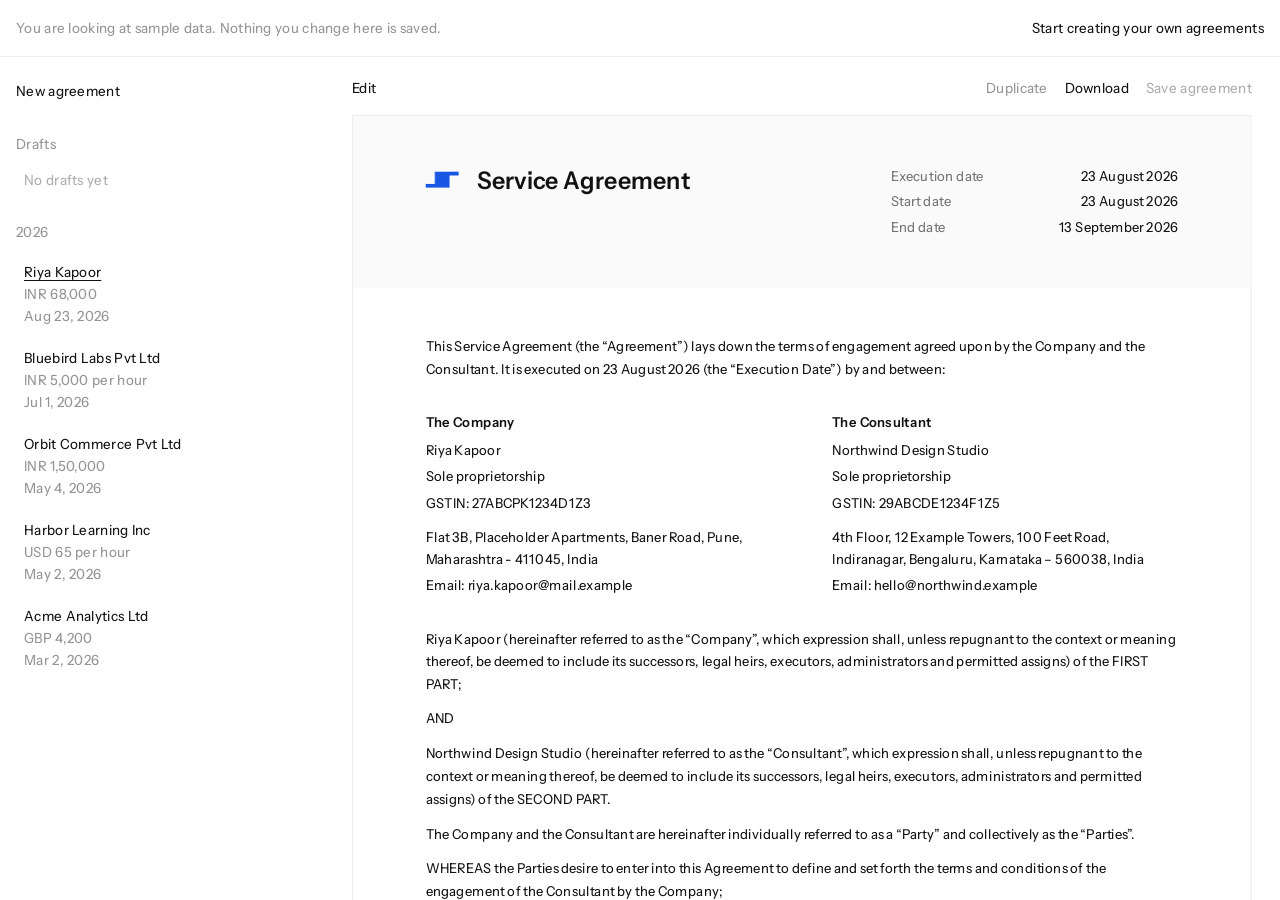
==== commit f67d7743: "Widen the agreements sidebar to 324px Co-Authored-By: Claude Opus 5 <noreply@anthropic.com>" ====
--- a/agreements.html
+++ b/agreements.html
@@ -14,7 +14,7 @@
 :root { --rule: #ebebeb; --tint: #dae4fb; --paper: #fafafa; --ls-body: 0.2pt; --ls-label: 0.3pt; }
 
 /* ---------- app layout: list | document | editor ---------- */
-.app { display: grid; grid-template-columns: 300px minmax(0, 1fr); height: 100vh; }
+.app { display: grid; grid-template-columns: 324px minmax(0, 1fr); height: 100vh; }   /* the editor needs more room than the invoice list */
 .sidebar { position: relative; min-height: 0; overflow: hidden; background: #fff; }
 .clist { height: 100%; overflow: auto; padding: 16px; }
 .main { position: relative; overflow: hidden; display: flex; flex-direction: column; min-width: 0; }
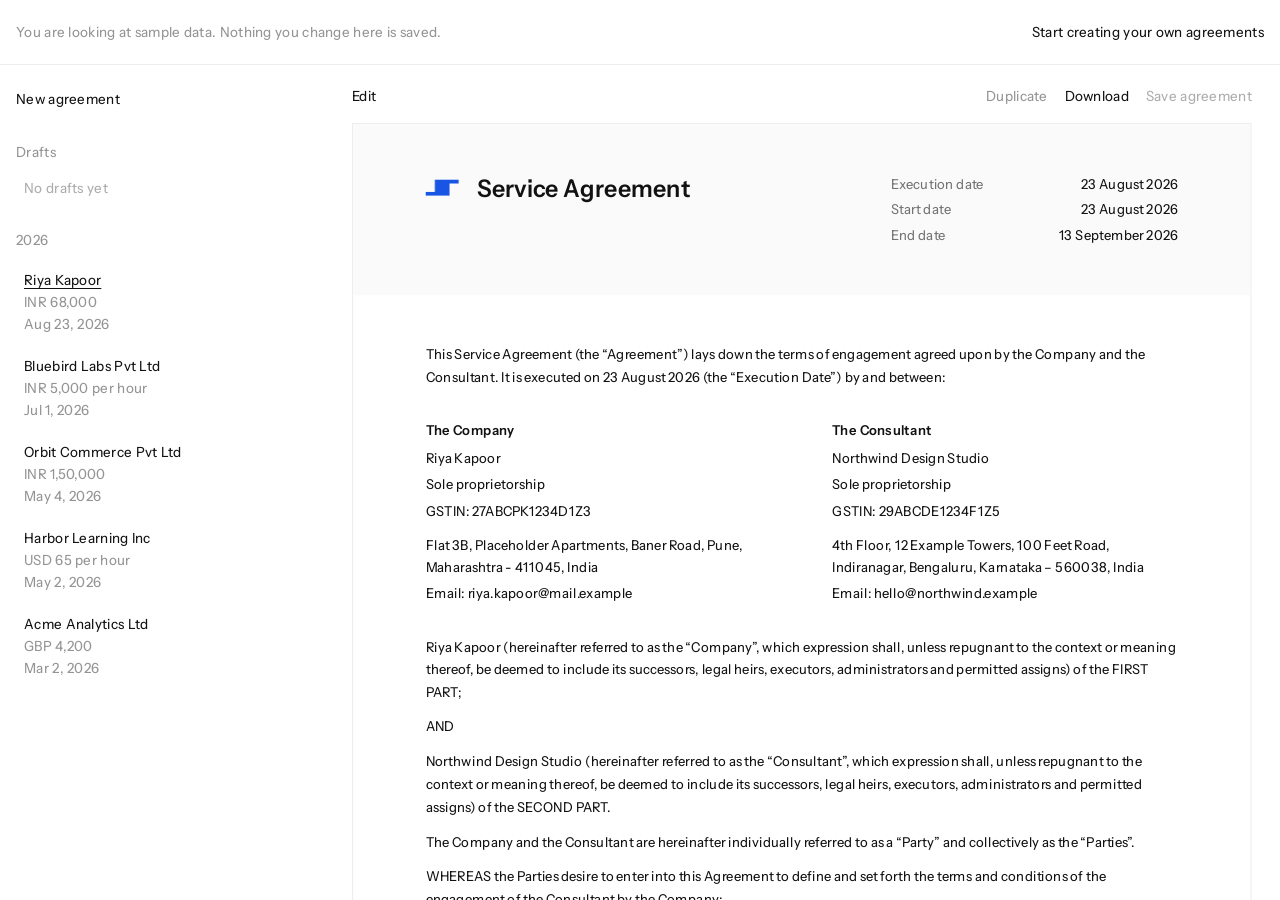
==== commit e94e53a9: "Make both tools usable on a phone The desktop layout stays; the window scrolls in both directions an" ====
--- a/agreements.html
+++ b/agreements.html
@@ -14,7 +14,7 @@
 :root { --rule: #ebebeb; --tint: #dae4fb; --paper: #fafafa; --ls-body: 0.2pt; --ls-label: 0.3pt; }
 
 /* ---------- app layout: list | document | editor ---------- */
-.app { display: grid; grid-template-columns: 324px minmax(0, 1fr); height: 100vh; }   /* the editor needs more room than the invoice list */
+.app { display: grid; grid-template-columns: 324px minmax(0, 1fr); height: 100dvh; }   /* the editor needs more room than the invoice list */
 .sidebar { position: relative; min-height: 0; overflow: hidden; background: #fff; }
 .clist { height: 100%; overflow: auto; padding: 16px; }
 .main { position: relative; overflow: hidden; display: flex; flex-direction: column; min-width: 0; }
@@ -107,6 +107,13 @@
 .flow > .b:first-child { padding-top: 0; }
 .ph { color: var(--accent); }
 
+/* Touch and narrow screens: the desktop layout, with the window scrolling in both directions (see components.css) */
+@media (pointer: coarse), (max-width: 720px) {
+  .app { width: max-content; min-width: 100%; height: auto; min-height: 100dvh; }
+  .main, .preview, .sidebar, .clist, .side { overflow: visible; height: auto; }
+  .preview { min-width: 980px; }   /* never squeeze the document: the window scrolls to it instead */
+}
+
 @media print {
   html, body { background: #fff; height: auto; overflow: visible; }
   .sidebar, .pv-tools, .pop, .toast, .banner, dialog { display: none !important; }
@@ -637,7 +644,10 @@
 }
 function fitPreview() {
   const pv = $('preview'), box = $('scaleBox'), sc = $('scale'), holder = sc.firstElementChild; if (!holder) return;
-  const pw = 595 * 96 / 72, s = Math.min(14 / 12, (pv.clientWidth - 56) / pw); // 9pt body shows at 14px when there is room
+  // On a touch or narrow screen the page keeps its full size and the window scrolls sideways; shrinking it to fit
+  // would leave 9pt text unreadable.
+  const wide = !matchMedia('(pointer: coarse), (max-width: 720px)').matches;
+  const pw = 595 * 96 / 72, s = wide ? Math.min(14 / 12, (pv.clientWidth - 56) / pw) : 14 / 12;
   sc.style.transform = `scale(${s})`; sc.style.width = pw + 'px';
   box.style.width = pw * s + 'px'; box.style.height = holder.offsetHeight * s + 'px'; $('pvTools').style.width = pw * s + 'px';
 }
--- a/design/components.css
+++ b/design/components.css
@@ -123,7 +123,7 @@
 .tip[data-tip]:not([data-tip=""]):hover::after { content: attr(data-tip); position: absolute; top: calc(100% + 6px); right: 0; width: max-content; max-width: 280px; white-space: normal; text-align: left; background: var(--bg-inverse); color: var(--ink-inverse); border: 0; border-radius: var(--radius); padding: var(--pad-chip); z-index: 10; pointer-events: none; }
 
 /* ---- banner: flush across the top of the window, one line with a hairline under it (see shared/dataset.js) ---- */
-.banner { position: fixed; left: 0; right: 0; top: 0; height: var(--banner-h); display: flex; align-items: center; gap: var(--gap-actions); padding: 17px 16px; border-bottom: 1px solid var(--line); background: var(--bg); z-index: 9; }
+.banner { position: fixed; left: 0; right: 0; top: 0; min-height: var(--banner-h); display: flex; align-items: center; gap: var(--gap-actions); padding: 17px 16px; border-bottom: 1px solid var(--line); background: var(--bg); z-index: 9; }
 body.has-banner .app { padding-top: var(--banner-h); }   /* the page starts under the banner */
 .banner > span:first-child { color: var(--ink-secondary); }
 
@@ -142,3 +142,21 @@
 
 /* ---- data folder line (store.js) ---- */
 .store-bar { padding: 0 0 12px; }
+
+/* ---- touch and narrow screens ----
+   The layout stays the desktop one and the window scrolls sideways; what changes is that nothing hides behind hover,
+   panels come up from the bottom edge, and inputs are 16px so Safari does not zoom the page when one is focused. */
+@media (pointer: coarse), (max-width: 720px) {
+  /* the window itself scrolls, in both directions, so the full-size layout can be reached */
+  html, body { height: auto; min-height: 100%; }   /* the window scrolls in both directions; the app no longer fills it exactly */
+  .in { font-size: 16px; }
+
+  /* row and picker actions have no hover to appear on */
+  .row .btn.secondary, .pick .btn.secondary { opacity: 1; }
+
+  /* dialogs and popovers become sheets: 8px from the sides and the bottom, 8px from the top once they are tall */
+  dialog { position: fixed; inset: auto 8px 8px; width: auto; max-width: none; max-height: calc(100dvh - 16px); margin: 0; display: flex; flex-direction: column; }
+  .dlg-b { max-height: none; flex: 1; min-height: 0; }
+  .pop { position: fixed !important; inset: auto 8px 8px !important; width: auto !important; max-height: calc(100dvh - 16px); overflow: auto; }
+  .cal, .cal-g { margin-inline: auto; }
+}
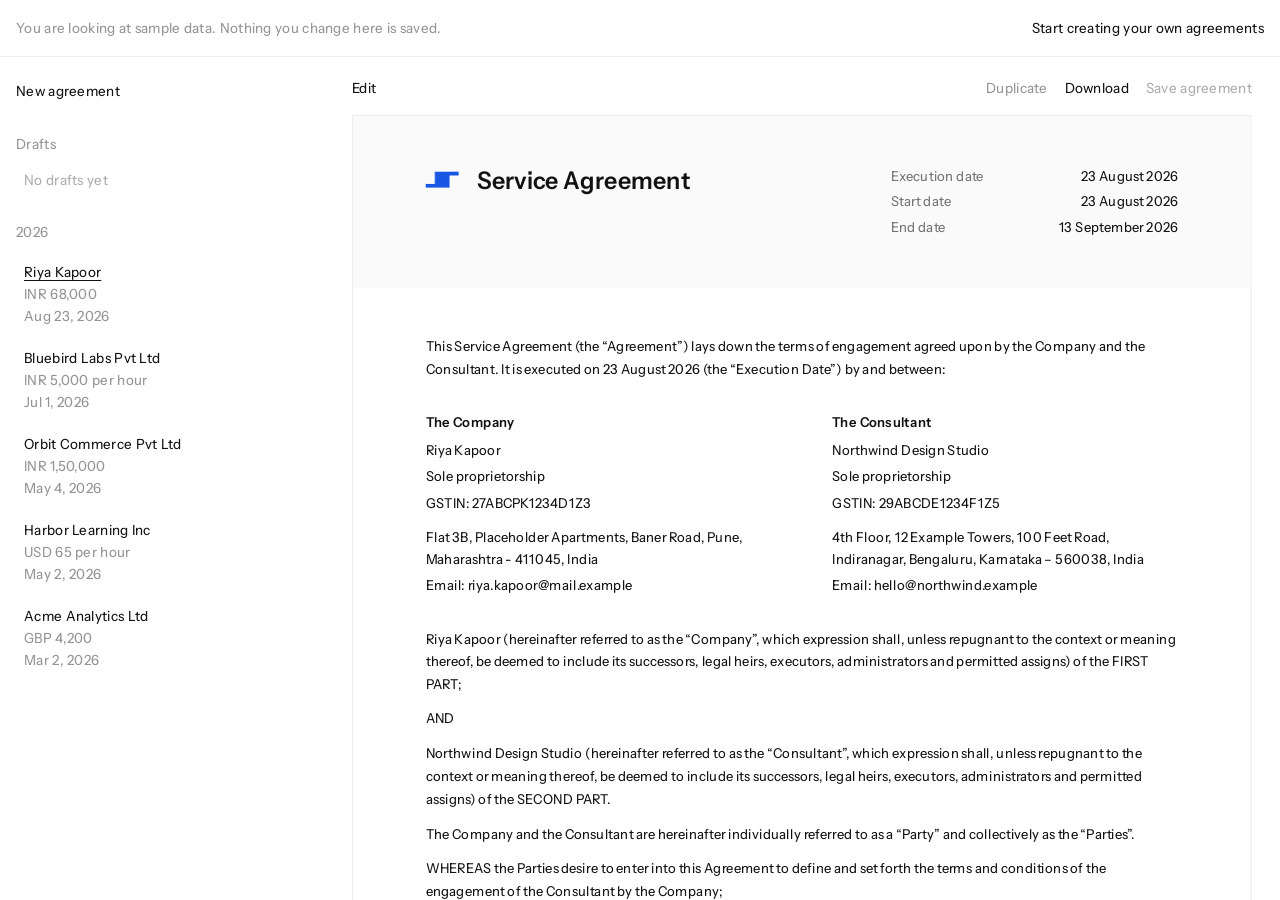
==== commit 53952511: "Ask for a desktop instead of squeezing onto a phone The two-column layout with a full-size document " ====
--- a/agreements.html
+++ b/agreements.html
@@ -107,12 +107,6 @@
 .flow > .b:first-child { padding-top: 0; }
 .ph { color: var(--accent); }
 
-/* Touch and narrow screens: the desktop layout, with the window scrolling in both directions (see components.css) */
-@media (pointer: coarse), (max-width: 720px) {
-  .app { width: max-content; min-width: 100%; height: auto; min-height: 100dvh; }
-  .main, .preview, .sidebar, .clist, .side { overflow: visible; height: auto; }
-  .preview { min-width: 980px; }   /* never squeeze the document: the window scrolls to it instead */
-}
 
 @media print {
   html, body { background: #fff; height: auto; overflow: visible; }
@@ -131,7 +125,12 @@
 }
 </style>
 </head>
-<body>
+<body class="desktop-only">
+<!-- a phone cannot show a full-size document beside a list, so it gets this instead (see components.css) -->
+<div class="small-screen">
+  <div class="mark" aria-hidden="true"></div>
+  <p>This tool needs a desktop. The document is shown at full size next to your list, which does not fit a phone.</p>
+</div>
 <div class="app" id="app">
   <aside class="sidebar">
     <div class="clist" id="clist"></div>
@@ -644,10 +643,7 @@
 }
 function fitPreview() {
   const pv = $('preview'), box = $('scaleBox'), sc = $('scale'), holder = sc.firstElementChild; if (!holder) return;
-  // On a touch or narrow screen the page keeps its full size and the window scrolls sideways; shrinking it to fit
-  // would leave 9pt text unreadable.
-  const wide = !matchMedia('(pointer: coarse), (max-width: 720px)').matches;
-  const pw = 595 * 96 / 72, s = wide ? Math.min(14 / 12, (pv.clientWidth - 56) / pw) : 14 / 12;
+  const pw = 595 * 96 / 72, s = Math.min(14 / 12, (pv.clientWidth - 56) / pw); // 9pt body shows at 14px when there is room
   sc.style.transform = `scale(${s})`; sc.style.width = pw + 'px';
   box.style.width = pw * s + 'px'; box.style.height = holder.offsetHeight * s + 'px'; $('pvTools').style.width = pw * s + 'px';
 }
--- a/design/components.css
+++ b/design/components.css
@@ -122,8 +122,11 @@
 .tip > :disabled { pointer-events: none; }
 .tip[data-tip]:not([data-tip=""]):hover::after { content: attr(data-tip); position: absolute; top: calc(100% + 6px); right: 0; width: max-content; max-width: 280px; white-space: normal; text-align: left; background: var(--bg-inverse); color: var(--ink-inverse); border: 0; border-radius: var(--radius); padding: var(--pad-chip); z-index: 10; pointer-events: none; }
 
+/* ---- mark: the product's 8px square ---- */
+.mark { width: 8px; height: 8px; background: var(--ink-primary); border-radius: 1px; margin: 1px; }
+
 /* ---- banner: flush across the top of the window, one line with a hairline under it (see shared/dataset.js) ---- */
-.banner { position: fixed; left: 0; right: 0; top: 0; min-height: var(--banner-h); display: flex; align-items: center; gap: var(--gap-actions); padding: 17px 16px; border-bottom: 1px solid var(--line); background: var(--bg); z-index: 9; }
+.banner { position: fixed; left: 0; right: 0; top: 0; height: var(--banner-h); display: flex; align-items: center; gap: var(--gap-actions); padding: 17px 16px; border-bottom: 1px solid var(--line); background: var(--bg); z-index: 9; }
 body.has-banner .app { padding-top: var(--banner-h); }   /* the page starts under the banner */
 .banner > span:first-child { color: var(--ink-secondary); }
 
@@ -143,20 +146,13 @@
 /* ---- data folder line (store.js) ---- */
 .store-bar { padding: 0 0 12px; }
 
-/* ---- touch and narrow screens ----
-   The layout stays the desktop one and the window scrolls sideways; what changes is that nothing hides behind hover,
-   panels come up from the bottom edge, and inputs are 16px so Safari does not zoom the page when one is focused. */
-@media (pointer: coarse), (max-width: 720px) {
-  /* the window itself scrolls, in both directions, so the full-size layout can be reached */
-  html, body { height: auto; min-height: 100%; }   /* the window scrolls in both directions; the app no longer fills it exactly */
-  .in { font-size: 16px; }
-
-  /* row and picker actions have no hover to appear on */
-  .row .btn.secondary, .pick .btn.secondary { opacity: 1; }
-
-  /* dialogs and popovers become sheets: 8px from the sides and the bottom, 8px from the top once they are tall */
-  dialog { position: fixed; inset: auto 8px 8px; width: auto; max-width: none; max-height: calc(100dvh - 16px); margin: 0; display: flex; flex-direction: column; }
-  .dlg-b { max-height: none; flex: 1; min-height: 0; }
-  .pop { position: fixed !important; inset: auto 8px 8px !important; width: auto !important; max-height: calc(100dvh - 16px); overflow: auto; }
-  .cal, .cal-g { margin-inline: auto; }
+/* ---- small screens: the tools ask for a desktop ----
+   Each tool is a full-size document beside a list, with controls that appear on hover. Neither survives a phone,
+   so instead of a second layout a narrow or touch screen gets one line asking for a desktop. Tools opt in with
+   class="desktop-only" on the body and a .small-screen block as its first child. */
+.small-screen { display: none; }
+@media (pointer: coarse) and (max-width: 1024px), (max-width: 720px) {
+  body.desktop-only > :not(.small-screen) { display: none !important; }
+  body.desktop-only .small-screen { position: fixed; inset: 0; display: flex; flex-direction: column; justify-content: center; gap: 24px; padding: 24px; background: var(--bg); }
+  .small-screen p { margin: 0; max-width: 260px; color: var(--ink-secondary); }
 }
